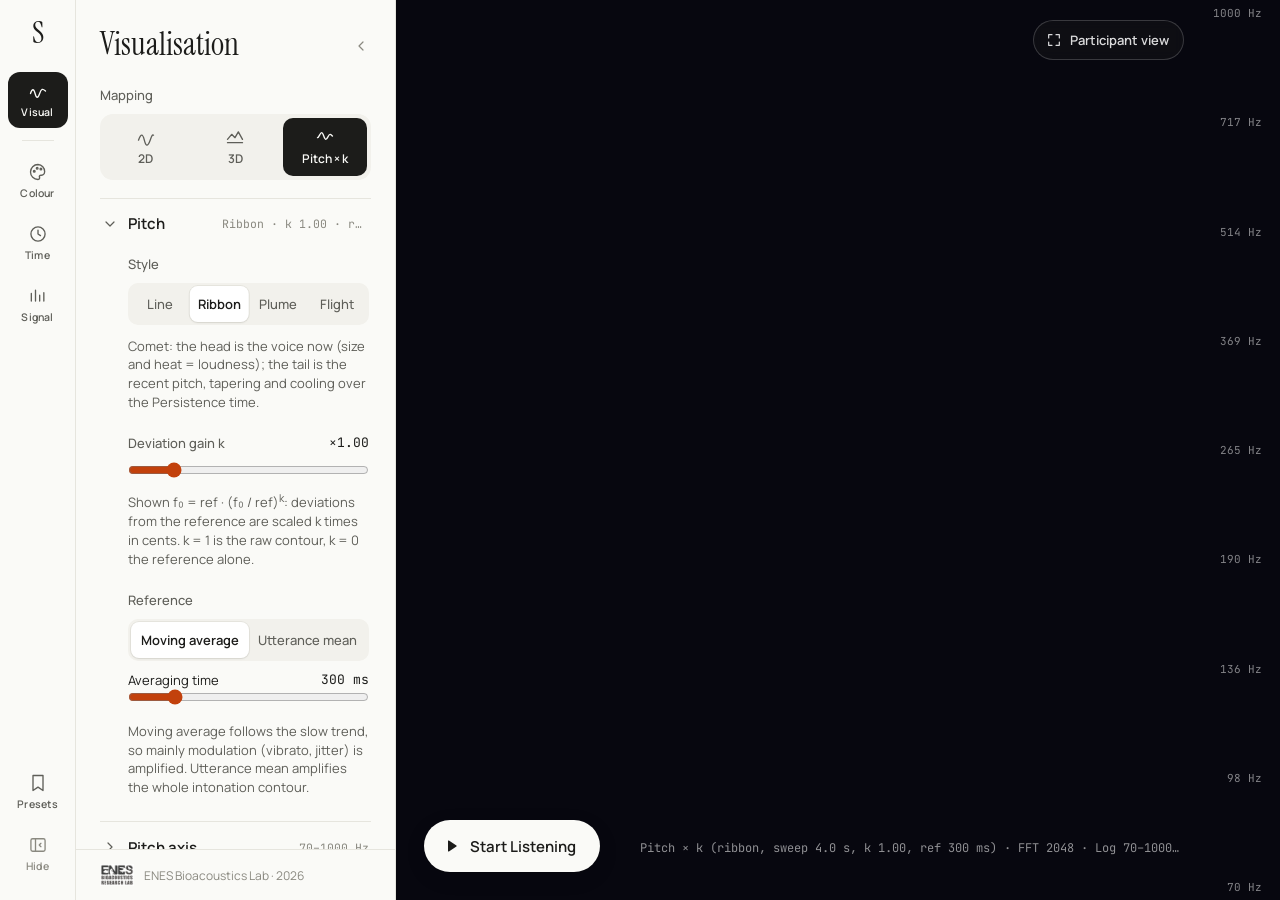
==== index.html @ db4f70d1 "defaults: deviation gain k = 1.0 Co-Authored-By: Claude Opus 5.5 <noreply@anthropic.com> Claude-Sess" ====
<!DOCTYPE html>
<html lang="en">
<head>
    <meta charset="UTF-8">
    <meta name="viewport" content="width=device-width, initial-scale=1.0">
    <title>Seeing Sound</title>
    <link rel="preconnect" href="https://fonts.googleapis.com">
    <link rel="stylesheet" href="https://fonts.googleapis.com/css2?family=Instrument+Serif&family=Manrope:wght@400;500;600;700&family=JetBrains+Mono:wght@400;500&display=swap">
    <link rel="stylesheet" href="static/css/styles.css?v=20261008c">
    <script>
        // Phones: size the app to the area actually visible between the browser's
        // bars (100vh / 100dvh are not reliable there, e.g. Chrome on iOS).
        (function () {
            function fit() { document.documentElement.style.setProperty('--app-h', window.innerHeight + 'px'); }
            fit();
            window.addEventListener('resize', fit);
            window.addEventListener('orientationchange', function () { setTimeout(fit, 250); });
            if (window.visualViewport) window.visualViewport.addEventListener('resize', fit);
        })();
    </script>
</head>
<body>
<div class="app">

    <!-- ── Icon rail: one button per settings panel ─────────────────────── -->
    <nav class="rail" aria-label="Settings">
        <div class="rail-mark" aria-hidden="true">S</div>

        <button class="rail-btn is-active" data-panel="vis" aria-label="Visualisation" title="Visualisation">
            <svg viewBox="0 0 24 24"><path d="M3 15c2-6 4-6 5.5 0s3.5 6 5.5 0 3.5-6 7-3"/></svg>
            <span>Visual</span>
        </button>
        <div class="rail-divider" aria-hidden="true"></div>
        <button class="rail-btn" data-panel="colour" aria-label="Colour" title="Colour">
            <svg viewBox="0 0 24 24"><path d="M12 3a9 9 0 1 0 0 18c1.4 0 2-.9 2-1.8 0-1-.9-1.6-.2-2.6.8-1 2.6-.4 4-1.1 1.6-.8 2.2-2.4 2.2-3.9A8.4 8.4 0 0 0 12 3z"/><circle cx="7.5" cy="11" r="1"/><circle cx="11" cy="7.5" r="1"/><circle cx="15.5" cy="8.5" r="1"/></svg>
            <span>Colour</span>
        </button>
        <button class="rail-btn" data-panel="time" aria-label="Time" title="Time">
            <svg viewBox="0 0 24 24"><circle cx="12" cy="12" r="8.5"/><path d="M12 7.5V12l3 2"/></svg>
            <span>Time</span>
        </button>
        <button class="rail-btn" data-panel="signal" aria-label="Signal analysis" title="Signal analysis">
            <svg viewBox="0 0 24 24"><path d="M4 18V9M9 18V5M14 18v-7M19 18V8"/></svg>
            <span>Signal</span>
        </button>

        <button class="rail-btn rail-bottom" data-panel="presets" aria-label="Presets" title="Presets">
            <svg viewBox="0 0 24 24"><path d="M6 3h12v18l-6-4-6 4z"/></svg>
            <span>Presets</span>
        </button>
        <button class="rail-btn rail-hide" id="sidebarHideBtn" aria-label="Hide sidebar" title="Hide sidebar (⌘B / Ctrl+B)">
            <svg viewBox="0 0 24 24"><rect x="3.5" y="4.5" width="17" height="15" rx="2"/><path d="M9 4.5v15M15.5 10l-2 2 2 2"/></svg>
            <span>Hide</span>
        </button>
    </nav>

    <!-- ── Settings panel: exactly one section visible at a time ────────── -->
    <aside class="panel" id="settingsPanel">
        <button class="panel-collapse" id="panelCollapseBtn" aria-label="Close panel" title="Close panel">
            <svg viewBox="0 0 24 24"><path d="M15 6l-6 6 6 6"/></svg>
        </button>

        <section class="panel-section is-active" data-section="vis">
            <h2>Visualisation</h2>
            <span class="field-label">Mapping</span>
            <div class="mapping-tabs" role="radiogroup" aria-label="Mapping">
                <label class="mapping-tab">
                    <input type="radio" name="mapping-radio" value="spec2d">
                    <svg viewBox="0 0 24 24"><path d="M3 17c3-8 5-8 7 0s4 8 7 0 3-6 4-6"/></svg>
                    <span>2D</span>
                </label>
                <label class="mapping-tab">
                    <input type="radio" name="mapping-radio" value="spec3d">
                    <svg viewBox="0 0 24 24"><path d="M3 16l5-6 4 4 4-7 5 9"/><path d="M3 20h18"/></svg>
                    <span>3D</span>
                </label>
                <label class="mapping-tab">
                    <input type="radio" name="mapping-radio" value="pitch" checked>
                    <svg viewBox="0 0 24 24"><path d="M3 14c2 0 3-6 5-6s3 8 5 8 3-6 5-6 2 2 3 2"/></svg>
                    <span>Pitch × k</span>
                </label>
            </div>
            <div class="acc-list">
            <section class="acc" data-acc="view" data-for="spec3d">
                <button class="acc-head" aria-expanded="true">
                    <svg class="acc-chev" viewBox="0 0 24 24"><path d="M6 9l6 6 6-6"/></svg>
                    <span class="acc-title">View</span>
                    <span class="acc-summary mono" data-summary="view"></span>
                </button>
                <div class="acc-body">
                    <div class="field">
                        <span class="field-label">Style</span>
                        <div class="segmented-control" style="--sc-count: 2">
                            <input type="radio" name="style3d-radio" id="style3d-surface" value="surface" checked>
                            <label for="style3d-surface">Surface</label>
                            <input type="radio" name="style3d-radio" id="style3d-wireframe" value="wireframe">
                            <label for="style3d-wireframe">Wireframe</label>
                            <span class="selection-indicator"></span>
                        </div>
                    </div>
                    <div class="field">
                        <span class="field-label">Camera</span>
                        <div class="segmented-control" style="--sc-count: 4">
                            <input type="radio" name="camera3d-radio" id="cam3d-front" value="front" checked>
                            <label for="cam3d-front">Front</label>
                            <input type="radio" name="camera3d-radio" id="cam3d-side" value="side">
                            <label for="cam3d-side">Side</label>
                            <input type="radio" name="camera3d-radio" id="cam3d-oblique" value="oblique">
                            <label for="cam3d-oblique">Oblique</label>
                            <input type="radio" name="camera3d-radio" id="cam3d-top" value="top">
                            <label for="cam3d-top">Top</label>
                            <span class="selection-indicator"></span>
                        </div>
                        <p class="panel-hint">Front: looking down over the newest sound, history recedes (as in Chrome Music Lab). Drag on the canvas to orbit, scroll to zoom; pick a preset again to reset.</p>
                    </div>
                    <div class="field" id="heightScale3dRow">
                        <div class="field-row"><label for="heightScale3d" class="field-label">Height</label><span class="mono" id="heightScale3dValue">0.60</span></div>
                        <input type="range" id="heightScale3d" min="0.1" max="1.5" step="0.05" value="0.6" class="slider">
                    </div>
                    <label class="toggle" id="lighting3dRow">
                        <span>Surface lighting</span>
                        <input type="checkbox" id="lighting3dCheck">
                    </label>
                </div>
            </section>
            <section class="acc" data-acc="freq" data-for="spec2d spec3d">
                <button class="acc-head" aria-expanded="true">
                    <svg class="acc-chev" viewBox="0 0 24 24"><path d="M6 9l6 6 6-6"/></svg>
                    <span class="acc-title">Frequency</span>
                    <span class="acc-summary mono" data-summary="freq"></span>
                </button>
                <div class="acc-body">
                    <div class="field" data-applies="spec2d spec3d">
                        <span class="field-label">Axis</span>
                        <div class="segmented-control" style="--sc-count: 2">
                            <input type="radio" name="scale-radio" id="scale-linear" value="linear" checked>
                            <label for="scale-linear">Linear</label>
                            <input type="radio" name="scale-radio" id="scale-log" value="log">
                            <label for="scale-log">Log</label>
                            <span class="selection-indicator"></span>
                        </div>
                    </div>
                    <div class="field" data-applies="spec2d spec3d">
                        <div class="field-row">
                            <span class="field-label">Range</span>
                            <span class="mono"><span id="minFreqLabel">0 Hz</span> – <span id="maxFreqLabel">4000 Hz</span></span>
                        </div>
                        <div class="dual-slider">
                            <div class="slider-track"></div>
                            <div class="slider-range"></div>
                            <input type="range" id="minFreq" min="0" max="1000" value="0" class="range-slider-input" aria-label="Minimum frequency">
                            <input type="range" id="maxFreq" min="0" max="1000" value="1000" class="range-slider-input" aria-label="Maximum frequency">
                        </div>
                        <div class="field-row">
                            <label for="maxFreqInput" class="field-label">Slider ceiling</label>
                            <span class="number-input"><input type="number" id="maxFreqInput" min="0" max="22050" value="4000"><span>Hz</span></span>
                        </div>
                    </div>
                    <div class="field" data-applies="spec2d spec3d">
                        <span class="field-label">Quick ranges</span>
                        <div class="chip-row">
                            <button class="preset-btn chip" data-preset="default">Speech 0–4 kHz</button>
                            <button class="preset-btn chip" data-preset="music">Music 20–20 kHz</button>
                        </div>
                    </div>
                </div>
            </section>
            <section class="acc" data-acc="contour" data-for="pitch">
                <button class="acc-head" aria-expanded="true">
                    <svg class="acc-chev" viewBox="0 0 24 24"><path d="M6 9l6 6 6-6"/></svg>
                    <span class="acc-title">Pitch</span>
                    <span class="acc-summary mono" data-summary="contour"></span>
                </button>
                <div class="acc-body">
                        <div class="field">
                            <span class="field-label">Style</span>
                            <div class="segmented-control" style="--sc-count: 4">
                                <input type="radio" name="pitchstyle-radio" id="pitchstyle-line" value="line">
                                <label for="pitchstyle-line">Line</label>
                                <input type="radio" name="pitchstyle-radio" id="pitchstyle-ribbon" value="ribbon" checked>
                                <label for="pitchstyle-ribbon">Ribbon</label>
                                <input type="radio" name="pitchstyle-radio" id="pitchstyle-plume" value="plume">
                                <label for="pitchstyle-plume">Plume</label>
                                <input type="radio" name="pitchstyle-radio" id="pitchstyle-flight" value="flight">
                                <label for="pitchstyle-flight">Flight</label>
                                <span class="selection-indicator"></span>
                            </div>
                            <p class="panel-hint" id="pitchStyleHint"></p>
                        </div>
                        <div class="field">
                            <div class="field-row"><label for="pitchK" class="field-label">Deviation gain k</label><span class="mono" id="pitchKValue">×1.00</span></div>
                            <input type="range" id="pitchK" min="0" max="6" step="0.05" value="1" class="slider">
                            <p class="panel-hint">Shown f₀ = ref · (f₀ / ref)<sup>k</sup>: deviations from the reference are scaled k times in cents. k = 1 is the raw contour, k = 0 the reference alone.</p>
                        </div>
                        <div class="field">
                            <span class="field-label">Reference</span>
                            <div class="segmented-control" style="--sc-count: 2">
                                <input type="radio" name="pitchref-radio" id="pitchref-moving" value="moving" checked>
                                <label for="pitchref-moving">Moving average</label>
                                <input type="radio" name="pitchref-radio" id="pitchref-utterance" value="utterance">
                                <label for="pitchref-utterance">Utterance mean</label>
                                <span class="selection-indicator"></span>
                            </div>
                            <div id="pitchRefMsRow">
                                <div class="field-row"><label for="pitchRefMs" class="field-sublabel">Averaging time</label><span class="mono" id="pitchRefMsValue">300 ms</span></div>
                                <input type="range" id="pitchRefMs" min="50" max="1500" step="10" value="300" class="slider">
                            </div>
                            <p class="panel-hint">Moving average follows the slow trend, so mainly modulation (vibrato, jitter) is amplified. Utterance mean amplifies the whole intonation contour.</p>
                        </div>
                </div>
            </section>
            <section class="acc" data-acc="paxis" data-for="pitch">
                <button class="acc-head" aria-expanded="true">
                    <svg class="acc-chev" viewBox="0 0 24 24"><path d="M6 9l6 6 6-6"/></svg>
                    <span class="acc-title">Pitch axis</span>
                    <span class="acc-summary mono" data-summary="paxis"></span>
                </button>
                <div class="acc-body">
                        <div class="field">
                                                <div class="field-row"><label for="pitchMin" class="field-sublabel">Lowest</label><span class="mono" id="pitchMinValue">70 Hz</span></div>
                            <input type="range" id="pitchMin" min="40" max="300" step="5" value="70" class="slider">
                            <div class="field-row"><label for="pitchMax" class="field-sublabel">Highest</label><span class="mono" id="pitchMaxValue">1000 Hz</span></div>
                            <input type="range" id="pitchMax" min="150" max="1500" step="10" value="1000" class="slider">
                            <p class="panel-hint">Also the f₀ search range. FFT 2048 or larger (Signal panel) is needed below ~95 Hz.</p>
                        </div>
                </div>
            </section>
            <section class="acc" data-acc="layers" data-for="pitch">
                <button class="acc-head" aria-expanded="true">
                    <svg class="acc-chev" viewBox="0 0 24 24"><path d="M6 9l6 6 6-6"/></svg>
                    <span class="acc-title">Layers</span>
                    <span class="acc-summary mono" data-summary="layers"></span>
                </button>
                <div class="acc-body">
                        <label class="toggle" id="pitchShowRawRow"><span>Raw f₀ (dotted)</span><input type="checkbox" id="pitchShowRaw" checked></label>
                        <label class="toggle" id="pitchUnderlayRow"><span>Spectrogram underneath</span><input type="checkbox" id="pitchUnderlay" checked></label>
                        <label class="toggle" id="pitchColorRow"><span>Line colour</span><input type="color" id="pitchColor" value="#FF6A3D" class="color-input"></label>
                        <p class="panel-hint" id="pitchLayersHint" hidden>Free flight has no time axis, so there is no spectrogram or raw f₀ under it.</p>
                </div>
            </section>
            </div>
        </section>

        <section class="panel-section" data-section="colour">
            <h2>Colour</h2>
            <p class="panel-hint">Shared by all mappings · showing for <b class="scope-name">2D spectrogram</b>. Applies to the canvas only — the interface stays light.</p>
            <fieldset class="field">
                <legend>Colormap</legend>
                <label class="choice colormap-option">
                    <input type="radio" name="colormap-radio" value="reversed_greyscale">
                    <span>Ink</span><i class="swatch swatch-ink"></i>
                </label>
                <label class="choice colormap-option">
                    <input type="radio" name="colormap-radio" value="viridis" checked>
                    <span>Viridis</span><i class="swatch swatch-viridis"></i>
                </label>
                <label class="choice colormap-option">
                    <input type="radio" name="colormap-radio" value="experimental">
                    <span>Crossmodal</span><i class="swatch swatch-crossmodal"></i>
                </label>
                <label class="choice colormap-option">
                    <input type="radio" name="colormap-radio" value="greyscale">
                    <span>Greyscale</span><i class="swatch swatch-grey"></i>
                </label>
            </fieldset>
            <div class="field">
                <span class="field-label">Canvas ground</span>
                <div class="segmented-control" style="--sc-count: 3">
                    <input type="radio" name="background-radio" id="bg-white" value="white">
                    <label for="bg-white">Paper</label>
                    <input type="radio" name="background-radio" id="bg-dark" value="dark" checked>
                    <label for="bg-dark">Night</label>
                    <input type="radio" name="background-radio" id="bg-transparent" value="transparent">
                    <label for="bg-transparent">Clear</label>
                    <span class="selection-indicator"></span>
                </div>
                <label class="toggle" id="softEdgeOption" data-applies="spec2d" style="display:none">
                    <span>Soft edges</span>
                    <input type="checkbox" id="softEdgeCheck" checked>
                </label>
            </div>
            <div class="field" data-applies="spec2d">
                <div class="field-row"><label for="boostIntensity" class="field-label">Onset flash</label><span class="mono" id="boostIntensityValue">2.5</span></div>
                <input type="range" id="boostIntensity" min="0" max="5" step="0.1" value="2.5" class="slider">
            </div>
        </section>

        <section class="panel-section" data-section="time">
            <h2>Time</h2>
            <p class="panel-hint">Shared by all mappings · showing for <b class="scope-name">2D spectrogram</b>.</p>
            <div class="field" data-applies="pitch">
                <span class="field-label">Mode</span>
                <div class="segmented-control" style="--sc-count: 2">
                    <input type="radio" name="timemode-radio" id="timemode-scroll" value="scroll">
                    <label for="timemode-scroll">Scroll</label>
                    <input type="radio" name="timemode-radio" id="timemode-sweep" value="sweep" checked>
                    <label for="timemode-sweep">Sweep</label>
                    <span class="selection-indicator"></span>
                </div>
                <p class="panel-hint" id="timeModeHint">Scroll moves the history across the screen. Sweep keeps the screen still, like a heart monitor: new pitch and spectrum are written left to right and wrap round over the last pass.</p>
                <div id="sweepTimeRow" hidden>
                    <div class="field-row"><label for="pitchSweepS" class="field-sublabel">Sweep time</label><span class="mono" id="pitchSweepSValue">4.0 s</span></div>
                    <input type="range" id="pitchSweepS" min="2" max="10" step="0.5" value="4" class="slider">
                </div>
            </div>
            <div class="field" id="speedField">
                <span class="field-label">Speed</span>
                <div class="segmented-control" style="--sc-count: 3">
                    <input type="radio" name="speed-radio" id="speed-slow" value="slow">
                    <label for="speed-slow">Slow</label>
                    <input type="radio" name="speed-radio" id="speed-medium" value="medium" checked>
                    <label for="speed-medium">Medium</label>
                    <input type="radio" name="speed-radio" id="speed-fast" value="fast">
                    <label for="speed-fast">Fast</label>
                    <span class="selection-indicator"></span>
                </div>
                <p class="panel-hint">How much space one second takes: across the screen in 2D and Pitch × k, in depth in 3D.</p>
            </div>
            <div class="field" id="directionField" data-applies="spec2d pitch">
                <span class="field-label">Direction</span>
                <div class="segmented-control" style="--sc-count: 2">
                    <input type="radio" name="direction-radio" id="direction-left" value="left" checked>
                    <label for="direction-left">← Leftward</label>
                    <input type="radio" name="direction-radio" id="direction-right" value="right">
                    <label for="direction-right">Rightward →</label>
                    <span class="selection-indicator"></span>
                </div>
            </div>
            <div class="field" id="fade3dRow" data-applies="spec3d">
                <span class="field-label">Fade</span>
                <div class="segmented-control" style="--sc-count: 2">
                    <input type="radio" name="fade3d-radio" id="fade3d-distance" value="distance" checked>
                    <label for="fade3d-distance">By distance</label>
                    <input type="radio" name="fade3d-radio" id="fade3d-persistence" value="persistence">
                    <label for="fade3d-persistence">Persistence</label>
                    <span class="selection-indicator"></span>
                </div>
                <p class="panel-hint">By distance: only the far end of the terrain darkens. Persistence: the same level-based ageing as 2D, set below. In 3D only the colour fades — the shape keeps its height.</p>
            </div>
            <div class="field" data-applies="spec2d spec3d-persistence pitch">
                <div class="field-row"><label for="trailLength" class="field-label">Persistence</label><span class="mono" id="trailLengthValue">2.0 s</span></div>
                <input type="range" id="trailLength" min="0" max="1" step="0.01" value="0.5" class="slider">
                <p class="panel-hint">Time for the loudest recent sound to fade out. Every component loses level at the same rate, so quiet parts vanish first.</p>
            </div>
        </section>

        <section class="panel-section" data-section="signal">
            <h2>Signal</h2>
            <p class="panel-hint">Shared by all mappings · showing for <b class="scope-name">2D spectrogram</b>.</p>
            <span class="sub-head">Analysis window</span>
            <div class="field">
                <span class="field-label">FFT size</span>
                <div class="segmented-control" style="--sc-count: 3">
                    <input type="radio" name="fft-radio" id="fft-low" value="1024">
                    <label for="fft-low">1024</label>
                    <input type="radio" name="fft-radio" id="fft-medium" value="2048" checked>
                    <label for="fft-medium">2048</label>
                    <input type="radio" name="fft-radio" id="fft-high" value="4096">
                    <label for="fft-high">4096</label>
                    <span class="selection-indicator"></span>
                </div>
                <p class="panel-hint">Larger = finer frequency detail, slower response. Also the pitch tracker’s window: 2048 reaches f₀ ≈ 50 Hz, 1024 only ≈ 95 Hz.</p>
            </div>
            <span class="sub-head">Spectrum</span>
            <p class="panel-hint" data-applies="pitch">With Pitch × k these only affect the spectrogram underneath the contour.</p>
            <div class="field">
                <span class="field-label">Level range (dB)</span>
                <div class="field-row"><label for="maxDb" class="field-sublabel">Ceiling — louder is clipped</label><span class="mono" id="maxDbValue">−30 dB</span></div>
                <input type="range" id="maxDb" min="-70" max="0" step="1" value="-30" class="slider">
                <div class="field-row"><label for="minDb" class="field-sublabel">Floor — quieter is blank</label><span class="mono" id="minDbValue">−100 dB</span></div>
                <input type="range" id="minDb" min="-130" max="-40" step="1" value="-100" class="slider">
                <div class="field-row"><span class="field-sublabel">Clipped now</span><span class="mono" id="clipReadout">—</span></div>
                <p class="panel-hint">If clipping stays above ~1% while speaking, raise the ceiling: clipped harmonics render as flat solid blocks.</p>
            </div>
            <div class="field">
                <div class="field-row"><label for="noiseThreshold" class="field-label">Noise threshold</label><span class="mono" id="noiseThresholdValue">0%</span></div>
                <input type="range" id="noiseThreshold" min="0" max="100" value="0" class="slider">
            </div>
            <div class="field">
                <div class="field-row"><label for="smoothingMs" class="field-label">Smoothing</label><span class="mono" id="smoothingMsValue">10 ms</span></div>
                <input type="range" id="smoothingMs" min="0" max="150" step="1" value="10" class="slider">
                <p class="panel-hint">Spectral time constant, independent of the screen refresh rate.</p>
            </div>
            <div class="sub-group" data-applies="pitch">
                <span class="sub-head">Pitch tracking</span>
                <div class="field">
                    <div class="field-row"><label for="pitchVoicingDb" class="field-sublabel">Voicing level</label><span class="mono" id="pitchVoicingDbValue">−55 dBFS</span></div>
                    <input type="range" id="pitchVoicingDb" min="-80" max="-25" step="1" value="-55" class="slider">
                    <p class="panel-hint">Quieter frames count as unvoiced (no contour).</p>
                </div>
                <div class="field">
                    <div class="field-row"><label for="pitchThreshold" class="field-sublabel">Periodicity threshold</label><span class="mono" id="pitchThresholdValue">0.15</span></div>
                    <input type="range" id="pitchThreshold" min="0.05" max="0.40" step="0.01" value="0.15" class="slider">
                    <p class="panel-hint">YIN threshold: lower = stricter — fewer, but more reliable f₀ values.</p>
                </div>
            </div>
        </section>

        <section class="panel-section" data-section="presets">
            <h2>Presets</h2>
            <div class="field">
                <label for="participant-id-input" class="field-label">Participant ID</label>
                <input type="text" id="participant-id-input" class="text-input" placeholder="e.g. P01" maxlength="20" autocomplete="off">
            </div>
            <div class="field">
                <label for="preset-name-input" class="field-label">Save current settings</label>
                <div class="inline-form">
                    <input type="text" id="preset-name-input" class="text-input" placeholder="Preset name" maxlength="30" autocomplete="off">
                    <button id="save-preset-btn" class="btn btn-primary">Save</button>
                </div>
            </div>
            <div id="custom-presets-list" class="custom-presets-list"></div>
            <button id="export-presets-btn" class="btn btn-ghost">Export JSON</button>
        </section>

        <footer class="panel-footer">
            <img src="static/ENESlogo2024.png" alt="ENES" class="affiliation-logo">
            <span>ENES Bioacoustics Lab · 2026</span>
        </footer>
    </aside>

    <!-- ── Stage: the visualisation (also the participant view) ─────────── -->
    <main class="stage">
        <div class="spectrogram-container">
            <canvas id="spectrogramCanvas"></canvas>
            <canvas id="overlayCanvas" aria-hidden="true"></canvas>

            <button class="sidebar-show-btn" id="sidebarShowBtn" aria-label="Show sidebar" title="Show sidebar (⌘B / Ctrl+B)">
                <svg viewBox="0 0 24 24"><rect x="3.5" y="4.5" width="17" height="15" rx="2"/><path d="M9 4.5v15M13.5 10l2 2-2 2"/></svg>
                <span>Settings</span>
            </button>

            <div class="frequency-scale" aria-hidden="true">
                <div class="scale-label"></div><div class="scale-label"></div><div class="scale-label"></div>
                <div class="scale-label"></div><div class="scale-label"></div><div class="scale-label"></div>
                <div class="scale-label"></div><div class="scale-label"></div><div class="scale-label"></div>
            </div>

            <div id="fullscreen-preset-switcher" class="fullscreen-preset-switcher"></div>

            <button class="fullscreen-btn" id="fullscreenBtn" title="Participant view (Esc to leave)">
                <svg class="icon-expand" viewBox="0 0 24 24"><path d="M4 9V4h5M20 9V4h-5M4 15v5h5M20 15v5h-5"/></svg>
                <svg class="icon-collapse" viewBox="0 0 24 24"><path d="M9 4v5H4M15 4v5h5M9 20v-5H4M15 20v-5h5"/></svg>
                <span class="fullscreen-label">Participant view</span>
            </button>

            <div class="stage-controls">
                <button id="startButton" class="start-btn">
                    <span class="btn-icon">
                        <svg class="icon-play" viewBox="0 0 24 24"><path d="M8 5.5v13a.8.8 0 0 0 1.2.7l10-6.5a.8.8 0 0 0 0-1.4l-10-6.5A.8.8 0 0 0 8 5.5z"/></svg>
                        <svg class="icon-stop" viewBox="0 0 24 24"><rect x="6" y="6" width="12" height="12" rx="2"/></svg>
                    </span>
                    <span class="btn-text">Start Listening</span>
                </button>
            </div>

            <div class="status-strip mono" id="statusStrip" aria-live="off"></div>
        </div>
    </main>
</div>

    <script src="static/js/config.js?v=20261008c"></script>
    <script src="static/js/gl/glsl.js?v=20261008c"></script>
    <script src="static/js/gl/mat4.js?v=20261008c"></script>
    <script src="static/js/core.js?v=20261008c"></script>
    <script src="static/js/render/spectrogram2d.js?v=20261008c"></script>
    <script src="static/js/render/spectrogram3d.js?v=20261008c"></script>
    <script src="static/js/audio/pitch.js?v=20261008c"></script>
    <script src="static/js/render/pitchContour.js?v=20261008c"></script>
    <script src="static/js/ui/notify.js?v=20261008c"></script>
    <script src="static/js/ui/controls.js?v=20261008c"></script>
    <script src="static/js/ui/layout.js?v=20261008c"></script>
    <script src="static/js/ui/presets.js?v=20261008c"></script>
    <script src="static/js/main.js?v=20261008c"></script>
</body>
</html>
---- static/css/styles.css ----
/* ==========================================================================
   Seeing Sound — light researcher UI
   The interface chrome is always light. Everything drawn on the canvas
   (colormap, ground, trail, flash) is a visualisation setting, i.e. an
   experimental variable, and is controlled from the "Colour" panel.
   ========================================================================== */

:root {
    --paper: #FAFAF7;
    --paper-2: #F2F1EC;
    --ink: #1C1C1A;
    --ink-2: #5E5E58;
    --ink-3: #8A8980;
    --line: #E6E5DE;
    --line-2: #D6D5CD;
    --accent: #C2410C;
    --accent-soft: #FFF4EC;
    --night: #07070F;              /* matches the shader's dark ground */

    --font-display: 'Instrument Serif', Georgia, serif;
    --font-ui: 'Manrope', system-ui, -apple-system, 'Segoe UI', sans-serif;
    --font-mono: 'JetBrains Mono', ui-monospace, 'SF Mono', Menlo, monospace;

    --rail-w: 76px;
    --panel-w: 320px;
    --radius: 10px;
    --ease: cubic-bezier(.2, .7, .2, 1);
}

* { box-sizing: border-box; }
[hidden] { display: none !important; }

html, body {
    margin: 0;
    height: 100%;
    height: var(--app-h, 100%);
    background: var(--paper);
    color: var(--ink);
    font-family: var(--font-ui);
    font-size: 15px;
    -webkit-font-smoothing: antialiased;
    overflow: hidden;
}

button, input, select { font: inherit; color: inherit; }
button { cursor: pointer; }
:focus-visible { outline: 2px solid var(--accent); outline-offset: 2px; }

.mono { font-family: var(--font-mono); font-size: 13px; }

/* ── Layout ────────────────────────────────────────────────────────────── */

.app {
    display: flex;
    height: 100vh;
    /* phones: 100vh includes the area under the browser's address/tool bars,
       which hid the Start button; dvh is the height actually visible */
    height: 100dvh;
    height: var(--app-h, 100dvh);   /* set from window.innerHeight in index.html */
    width: 100vw;
}

/* ── Rail ──────────────────────────────────────────────────────────────── */

.rail {
    flex: 0 0 var(--rail-w);
    border-right: 1px solid var(--line);
    display: flex;
    flex-direction: column;
    align-items: center;
    gap: 6px;
    padding: 18px 0;
    background: var(--paper);
    z-index: 2;
}

.rail-mark {
    font-family: var(--font-display);
    font-size: 30px;
    line-height: 1;
    margin-bottom: 18px;
    user-select: none;
}

.rail-btn {
    width: 60px;
    height: 56px;
    border: none;
    border-radius: 12px;
    background: transparent;
    color: var(--ink-2);
    display: flex;
    flex-direction: column;
    align-items: center;
    justify-content: center;
    gap: 4px;
    transition: background .15s, color .15s;
}
.rail-btn svg {
    width: 20px; height: 20px;
    fill: none; stroke: currentColor; stroke-width: 1.6;
    stroke-linecap: round; stroke-linejoin: round;
}
.rail-btn span { font-size: 10.5px; font-weight: 600; letter-spacing: .02em; }
.rail-btn:hover { background: var(--paper-2); color: var(--ink); }
.rail-btn.is-active { background: var(--ink); color: var(--paper); }
.rail-bottom { margin-top: auto; }
.rail-hide { color: var(--ink-3); }
.rail-divider { width: 32px; height: 1px; background: var(--line); margin: 6px 0; }

/* ── Visualisation panel: mapping tabs + accordion of mapping-specific groups ── */
.mapping-tabs {
    display: grid;
    grid-template-columns: repeat(3, minmax(0, 1fr));
    gap: 6px;
    padding: 4px;
    margin-top: -14px;
    background: var(--paper-2);
    border-radius: 13px;
}
.mapping-tab {
    height: 58px;
    border-radius: 10px;
    display: flex;
    flex-direction: column;
    align-items: center;
    justify-content: center;
    gap: 4px;
    font-size: 12px;
    font-weight: 600;
    color: var(--ink-2);
    cursor: pointer;
    transition: background .15s, color .15s;
}
.mapping-tab input { position: absolute; opacity: 0; pointer-events: none; }
.mapping-tab svg { width: 20px; height: 20px; fill: none; stroke: currentColor; stroke-width: 1.6; stroke-linecap: round; stroke-linejoin: round; }
.mapping-tab:hover { color: var(--ink); }
.mapping-tab:has(input:checked) { background: var(--ink); color: var(--paper); }
.mapping-tab:has(input:focus-visible) { outline: 2px solid var(--accent); outline-offset: 2px; }

.acc-list { display: flex; flex-direction: column; margin-top: -6px; }
.acc { border-top: 1px solid var(--line); }
.acc:last-of-type { border-bottom: 1px solid var(--line); }
.acc-head {
    width: 100%;
    min-height: 50px;
    padding: 0 2px;
    border: none;
    background: transparent;
    display: flex;
    align-items: center;
    gap: 10px;
    text-align: left;
}
.acc-chev { width: 16px; height: 16px; flex: 0 0 16px; fill: none; stroke: var(--ink-2); stroke-width: 1.8; stroke-linecap: round; stroke-linejoin: round; transition: transform .18s var(--ease); transform: rotate(-90deg); }
.acc.is-open .acc-chev { transform: none; }
.acc-title { font-size: 15px; font-weight: 600; flex: 1; }
.acc-summary { font-size: 11.5px; color: var(--ink-3); white-space: nowrap; overflow: hidden; text-overflow: ellipsis; max-width: 55%; }
.acc-body { display: none; flex-direction: column; gap: 22px; padding: 6px 2px 24px 28px; }
.acc.is-open .acc-body { display: flex; }

.sub-head {
    font-size: 11.5px;
    font-weight: 700;
    letter-spacing: .07em;
    text-transform: uppercase;
    color: var(--ink-3);
    margin-bottom: -10px;
}
.sub-group { display: flex; flex-direction: column; gap: 24px; padding-top: 18px; border-top: 1px solid var(--line); }

/* Whole sidebar (rail + panel) hidden */
.rail { transition: margin-left .25s var(--ease); }
.app.sidebar-hidden .rail { margin-left: calc(-1 * var(--rail-w)); }
.app.sidebar-hidden .panel {
    margin-left: calc(-1 * var(--panel-w));
    opacity: 0;
    pointer-events: none;
}

.sidebar-show-btn {
    position: absolute;
    top: 20px;
    left: 20px;
    z-index: 6;
    height: 40px;
    padding: 0 14px 0 12px;
    border-radius: 20px;
    border: 1px solid var(--line);
    background: rgba(250,250,247,.9);
    -webkit-backdrop-filter: blur(6px);
    backdrop-filter: blur(6px);
    color: var(--ink);
    font-size: 13px;
    font-weight: 600;
    display: none;
    align-items: center;
    gap: 8px;
}
.sidebar-show-btn svg, .panel-collapse svg {
    width: 16px; height: 16px;
    fill: none; stroke: currentColor; stroke-width: 1.8;
    stroke-linecap: round; stroke-linejoin: round;
}
.app.sidebar-hidden .sidebar-show-btn { display: flex; }
.spectrogram-container.expanded .sidebar-show-btn { display: none; }

/* ── Panel ─────────────────────────────────────────────────────────────── */

.panel {
    flex: 0 0 var(--panel-w);
    width: var(--panel-w);
    border-right: 1px solid var(--line);
    background: var(--paper);
    display: flex;
    flex-direction: column;
    overflow: hidden;
    position: relative;
    transition: margin-left .25s var(--ease), opacity .2s;
}
.panel-collapse {
    position: absolute;
    top: 28px;
    right: 16px;
    z-index: 1;
    width: 36px;
    height: 36px;
    border: none;
    border-radius: 8px;
    background: transparent;
    color: var(--ink-3);
    display: flex;
    align-items: center;
    justify-content: center;
}
.panel-collapse:hover { background: var(--paper-2); color: var(--ink); }
.panel-section h2 { padding-right: 40px; }
.app.panel-closed .panel {
    margin-left: calc(-1 * var(--panel-w));
    opacity: 0;
    pointer-events: none;
}

.panel-section {
    display: none;
    flex: 1 1 auto;
    overflow-y: auto;
    padding: 28px 24px 24px;
    flex-direction: column;
    gap: 24px;
}
.panel-section.is-active { display: flex; }

.panel-section h2 {
    font-family: var(--font-display);
    font-weight: 400;
    font-size: 32px;
    line-height: 1.05;
    margin: 0;
}
.panel-hint {
    margin: -14px 0 0;
    font-size: 13px;
    color: var(--ink-2);
    line-height: 1.45;
}
.field .panel-hint { margin: 2px 0 0; }

.panel-footer {
    flex: 0 0 auto;
    display: flex;
    align-items: center;
    gap: 10px;
    padding: 14px 24px;
    border-top: 1px solid var(--line);
    font-size: 12px;
    color: var(--ink-3);
}
.affiliation-logo { height: 22px; width: auto; opacity: .75; }

/* ── Form pieces ───────────────────────────────────────────────────────── */

.field {
    border: none;
    margin: 0;
    padding: 0;
    display: flex;
    flex-direction: column;
    gap: 10px;
    min-width: 0;
}
.field legend, .field-label {
    font-size: 13px;
    font-weight: 500;
    color: var(--ink-2);
    padding: 0;
}
.field legend { margin-bottom: 10px; }
.field-sublabel { font-size: 13px; color: var(--ink); }
#clipReadout.is-warn { color: var(--accent); font-weight: 500; }
.field-row {
    display: flex;
    justify-content: space-between;
    align-items: center;
    gap: 12px;
}

/* Radio "choice" rows (mapping, colormap) */
.choice {
    display: flex;
    align-items: center;
    gap: 12px;
    min-height: 46px;
    padding: 0 14px;
    border: 1px solid var(--line);
    border-radius: var(--radius);
    background: var(--paper);
    cursor: pointer;
    transition: border-color .15s, background .15s;
}
.field .choice + .choice { margin-top: 8px; }
.choice input { accent-color: var(--accent); width: 16px; height: 16px; margin: 0; }
.choice > span { flex: 1; }
.choice:hover { border-color: var(--line-2); }
.choice:has(input:checked) { border: 1.5px solid var(--accent); background: var(--accent-soft); }
.choice.is-disabled { cursor: not-allowed; color: var(--ink-3); background: var(--paper-2); }

/* Parameters that belong to one mapping */
.mapping-params {
    display: flex;
    flex-direction: column;
    gap: 20px;
    padding-top: 20px;
    border-top: 1px solid var(--line);
}
.mapping-params[hidden] { display: none; }
.mapping-params-title {
    font-family: var(--font-display);
    font-size: 22px;
    line-height: 1;
}

/* A shared control the current mapping does not use: still shown, but inert */
[data-applies].is-na { opacity: .45; }
[data-applies].is-na input { pointer-events: none; }
.na-note {
    font-size: 12px;
    color: var(--ink-3);
    font-style: italic;
}
.choice em {
    font-style: normal;
    font-size: 11px;
    font-weight: 600;
    text-transform: uppercase;
    letter-spacing: .06em;
    color: var(--ink-3);
}

.swatch {
    width: 72px; height: 12px;
    border-radius: 6px;
    border: 1px solid rgba(0,0,0,.08);
}
.swatch-ink        { background: linear-gradient(90deg, #FFFFFF, #1C1C1A); }
.swatch-viridis    { background: linear-gradient(90deg, #440154, #3B528B, #21918C, #5EC962, #FDE725); }
.swatch-crossmodal { background: linear-gradient(90deg, #640000, #FF0000, #FF6400, #FFC800, #FFFF33); }
.swatch-grey       { background: linear-gradient(90deg, #07070F, #FFFFFF); }

/* Segmented control — JS moves .selection-indicator via translateX(index*100%) */
.segmented-control {
    --sc-count: 3;
    position: relative;
    display: grid;
    grid-template-columns: repeat(var(--sc-count), minmax(0, 1fr));
    padding: 3px;
    background: var(--paper-2);
    border-radius: var(--radius);
}
.segmented-control input {
    position: absolute;
    opacity: 0;
    pointer-events: none;
}
.segmented-control label {
    position: relative;
    z-index: 1;
    height: 36px;
    display: flex;
    align-items: center;
    justify-content: center;
    font-size: 13px;
    font-weight: 500;
    color: var(--ink-2);
    border-radius: 8px;
    cursor: pointer;
    white-space: nowrap;
    transition: color .15s;
}
.segmented-control input:checked + label { color: var(--ink); font-weight: 600; }
.segmented-control input:focus-visible + label { outline: 2px solid var(--accent); outline-offset: -2px; }
.selection-indicator {
    position: absolute;
    top: 3px; bottom: 3px; left: 3px;
    width: calc((100% - 6px) / var(--sc-count));
    background: #fff;
    border-radius: 8px;
    box-shadow: 0 1px 2px rgba(28,28,26,.08), 0 0 0 1px var(--line);
    transition: transform .22s var(--ease);
}

/* Single sliders */
.slider {
    width: 100%;
    margin: 0;
    accent-color: var(--accent);
}

/* Dual range slider (frequency) */
.dual-slider { position: relative; height: 22px; }
.slider-track, .slider-range {
    position: absolute;
    top: 9px;
    height: 4px;
    border-radius: 2px;
}
.slider-track { left: 0; right: 0; background: var(--line); }
.slider-range { background: var(--accent); }
.range-slider-input {
    position: absolute;
    inset: 0;
    width: 100%;
    margin: 0;
    -webkit-appearance: none;
    appearance: none;
    background: transparent;
    pointer-events: none;
}
.range-slider-input::-webkit-slider-thumb {
    -webkit-appearance: none;
    width: 20px; height: 20px;
    border-radius: 50%;
    background: #fff;
    border: 1.5px solid var(--ink);
    pointer-events: auto;
    cursor: grab;
}
.range-slider-input::-moz-range-thumb {
    width: 18px; height: 18px;
    border-radius: 50%;
    background: #fff;
    border: 1.5px solid var(--ink);
    pointer-events: auto;
    cursor: grab;
}
.range-slider-input:focus-visible { outline: none; }
.range-slider-input:focus-visible::-webkit-slider-thumb { box-shadow: 0 0 0 3px var(--accent-soft), 0 0 0 4.5px var(--accent); }

.number-input {
    display: inline-flex;
    align-items: center;
    gap: 6px;
    font-family: var(--font-mono);
    font-size: 13px;
    color: var(--ink-2);
}
.number-input input {
    width: 84px;
    height: 34px;
    padding: 0 8px;
    border: 1px solid var(--line);
    border-radius: 8px;
    background: #fff;
    font-family: var(--font-mono);
    font-size: 13px;
    text-align: right;
}

.chip-row { display: flex; flex-wrap: wrap; gap: 8px; }
.chip {
    height: 34px;
    padding: 0 14px;
    border-radius: 17px;
    border: 1px solid var(--line);
    background: #fff;
    font-size: 13px;
    font-weight: 500;
    transition: border-color .15s, transform .1s;
}
.chip:hover { border-color: var(--ink-2); }
.chip.active { transform: scale(.96); border-color: var(--accent); }

.toggle {
    display: flex;
    justify-content: space-between;
    align-items: center;
    font-size: 14px;
}
.toggle input { width: 18px; height: 18px; accent-color: var(--accent); }

.text-input {
    width: 100%;
    height: 40px;
    padding: 0 12px;
    border: 1px solid var(--line);
    border-radius: 8px;
    background: #fff;
}
.text-input:focus { border-color: var(--ink-2); outline: none; }
.inline-form { display: flex; gap: 8px; }

.btn {
    height: 40px;
    padding: 0 16px;
    border-radius: 8px;
    font-size: 14px;
    font-weight: 600;
    white-space: nowrap;
}
.btn-primary { border: none; background: var(--ink); color: var(--paper); }
.btn-primary:hover { background: #000; }
.btn-ghost { border: 1px solid var(--line); background: transparent; color: var(--ink); align-self: flex-start; }
.btn-ghost:hover { border-color: var(--ink-2); }

/* Saved presets list (rendered by presets.js) */
.custom-presets-list { display: flex; flex-direction: column; gap: 6px; }
.custom-presets-list:empty { display: none; }
.custom-preset-item {
    display: flex;
    align-items: center;
    gap: 8px;
    padding: 6px 6px 6px 12px;
    border: 1px solid var(--line);
    border-radius: 8px;
}
.preset-item-name { flex: 1; min-width: 0; overflow: hidden; text-overflow: ellipsis; white-space: nowrap; font-weight: 500; }
.preset-item-pid { color: var(--ink-3); font-weight: 400; }
.preset-item-load, .preset-item-delete {
    height: 32px;
    border-radius: 6px;
    border: none;
    background: var(--paper-2);
    font-size: 13px;
}
.preset-item-load { padding: 0 12px; font-weight: 600; }
.preset-item-delete { width: 32px; color: var(--ink-3); }
.preset-item-load:hover, .preset-item-delete:hover { background: var(--line); color: var(--ink); }

/* ── Stage ─────────────────────────────────────────────────────────────── */

.stage {
    flex: 1 1 auto;
    min-width: 0;
    position: relative;
}

.spectrogram-container {
    position: absolute;
    inset: 0;
    overflow: hidden;
    background: var(--night);
}
.spectrogram-container[data-ground="white"] { background: #fff; }
.spectrogram-container[data-ground="transparent"] { background: var(--paper); }

#overlayCanvas {
    position: absolute;
    left: 0; top: 0;
    pointer-events: none;
}
.color-input {
    width: 44px !important; height: 30px !important;
    padding: 2px; border: 1px solid var(--line); border-radius: 6px; background: #fff;
}

#spectrogramCanvas {
    display: block;
    width: 100%;
    height: 100%;
    pointer-events: none;
}
.spectrogram-container.view-3d #spectrogramCanvas {
    pointer-events: auto;
    cursor: grab;
    touch-action: none;
}

/* Frequency labels sit in the empty area right of the newest-data cursor */
.frequency-scale {
    position: absolute;
    top: 0; bottom: 0; right: 18px;
    display: flex;
    flex-direction: column;
    justify-content: space-between;
    align-items: flex-end;
    padding: 6px 0;
    pointer-events: none;
    font-family: var(--font-mono);
    font-size: 11px;
    color: rgba(255,255,255,.5);
}
.spectrogram-container[data-ground="white"] .frequency-scale,
.spectrogram-container[data-ground="transparent"] .frequency-scale { color: var(--ink-3); }
.spectrogram-container.view-3d .frequency-scale { display: none; }

/* Start / stop */
.stage-controls {
    position: absolute;
    left: 28px;
    bottom: 28px;
    display: flex;
    gap: 12px;
    z-index: 5;
}
.start-btn {
    height: 52px;
    padding: 0 24px 0 18px;
    border-radius: 26px;
    border: none;
    background: var(--paper);
    color: var(--ink);
    font-weight: 600;
    display: flex;
    align-items: center;
    gap: 10px;
    box-shadow: 0 1px 2px rgba(0,0,0,.12), 0 6px 20px rgba(0,0,0,.12);
    transition: transform .1s;
}
.start-btn:active { transform: scale(.97); }
.spectrogram-container[data-ground="white"] .start-btn,
.spectrogram-container[data-ground="transparent"] .start-btn { background: var(--ink); color: var(--paper); }
.btn-icon { display: inline-flex; }
.btn-icon svg { width: 18px; height: 18px; fill: currentColor; }
.start-btn .icon-stop { display: none; }
.start-btn.active .icon-play { display: none; }
.start-btn.active .icon-stop { display: block; }

/* Status strip: always-visible summary of the current settings */
.status-strip {
    position: absolute;
    right: 96px;                    /* clear of the Hz label column */
    bottom: 44px;
    max-width: calc(100% - 340px);
    font-size: 12px;
    color: rgba(255,255,255,.55);
    white-space: nowrap;
    overflow: hidden;
    text-overflow: ellipsis;
    pointer-events: none;
}
.spectrogram-container[data-ground="white"] .status-strip,
.spectrogram-container[data-ground="transparent"] .status-strip { color: var(--ink-3); }

/* Participant-view toggle */
.fullscreen-btn {
    position: absolute;
    top: 20px;
    right: 96px;                    /* clear of the Hz label column */
    z-index: 6;
    height: 40px;
    padding: 0 14px 0 12px;
    border-radius: 20px;
    border: 1px solid rgba(255,255,255,.18);
    background: rgba(20,20,24,.55);
    -webkit-backdrop-filter: blur(6px);
    backdrop-filter: blur(6px);
    color: rgba(255,255,255,.85);
    display: flex;
    align-items: center;
    gap: 8px;
    font-size: 13px;
    font-weight: 600;
    transition: opacity .2s, background .15s;
}
.fullscreen-btn svg {
    width: 16px; height: 16px;
    fill: none; stroke: currentColor; stroke-width: 1.8;
    stroke-linecap: round; stroke-linejoin: round;
}
.fullscreen-btn .icon-collapse { display: none; }
.spectrogram-container[data-ground="white"] .fullscreen-btn,
.spectrogram-container[data-ground="transparent"] .fullscreen-btn {
    background: rgba(255,255,255,.8);
    border-color: var(--line);
    color: var(--ink);
}

/* Participant view = the stage takes over the whole window */
.spectrogram-container.expanded {
    position: fixed;
    inset: 0;
    z-index: 1000;
}
.spectrogram-container.expanded .status-strip,
.spectrogram-container.expanded .frequency-scale { display: none; }
.spectrogram-container.expanded .fullscreen-label { display: none; }
.spectrogram-container.expanded .fullscreen-btn { right: 20px; padding: 0; width: 40px; justify-content: center; }
.spectrogram-container.expanded .start-btn { height: 64px; padding: 0 30px 0 24px; border-radius: 32px; font-size: 17px; }
.spectrogram-container.expanded .stage-controls { left: 40px; bottom: 40px; }

/* Preset pills, only in participant view */
.fullscreen-preset-switcher {
    position: absolute;
    top: 50%;
    left: 20px;
    transform: translateY(-50%);
    display: flex;
    flex-direction: column;
    gap: 8px;
    z-index: 6;
    opacity: 0;
    pointer-events: none;
    transition: opacity .2s;
}
.spectrogram-container.expanded .fullscreen-preset-switcher { opacity: 1; pointer-events: auto; }
.fullscreen-preset-pill {
    height: 34px;
    padding: 0 14px;
    border-radius: 17px;
    border: 1px solid var(--line);
    background: rgba(250,250,247,.85);
    color: var(--ink);
    font-size: 13px;
    font-weight: 500;
    white-space: nowrap;
}
.fullscreen-preset-pill.active { background: var(--ink); color: var(--paper); border-color: var(--ink); }

/* ── Notifications (notify.js) ─────────────────────────────────────────── */

.notification {
    position: fixed;
    top: 20px;
    right: 20px;
    z-index: 9999;
    max-width: 400px;
    display: flex;
    align-items: center;
    justify-content: space-between;
    gap: 12px;
    padding: 12px 14px;
    border-radius: var(--radius);
    background: var(--ink);
    color: var(--paper);
    box-shadow: 0 8px 30px rgba(0,0,0,.18);
    transform: translateX(120%);
    opacity: 0;
    transition: transform .3s var(--ease), opacity .3s;
}
.notification.notification-visible { transform: none; opacity: 1; }
.notification.notification-hiding { transform: translateX(120%); opacity: 0; }
.notification.error { background: #7F1D1D; }
.notification-content { display: flex; align-items: center; gap: 10px; }
.notification-close {
    border: none;
    background: none;
    color: rgba(255,255,255,.7);
    padding: 4px 8px;
}
.notification-close:hover { color: #fff; }

/* ── Small screens: panel overlays the stage ───────────────────────────── */

@media (max-width: 760px) {
    :root { --rail-w: 64px; --panel-w: min(320px, calc(100vw - 64px)); }
    .rail-btn { width: 52px; }
    .panel {
        position: absolute;
        left: var(--rail-w);
        top: 0; bottom: 0;
        z-index: 10;
        box-shadow: 8px 0 30px rgba(0,0,0,.12);
    }
    .status-strip { display: none; }
}
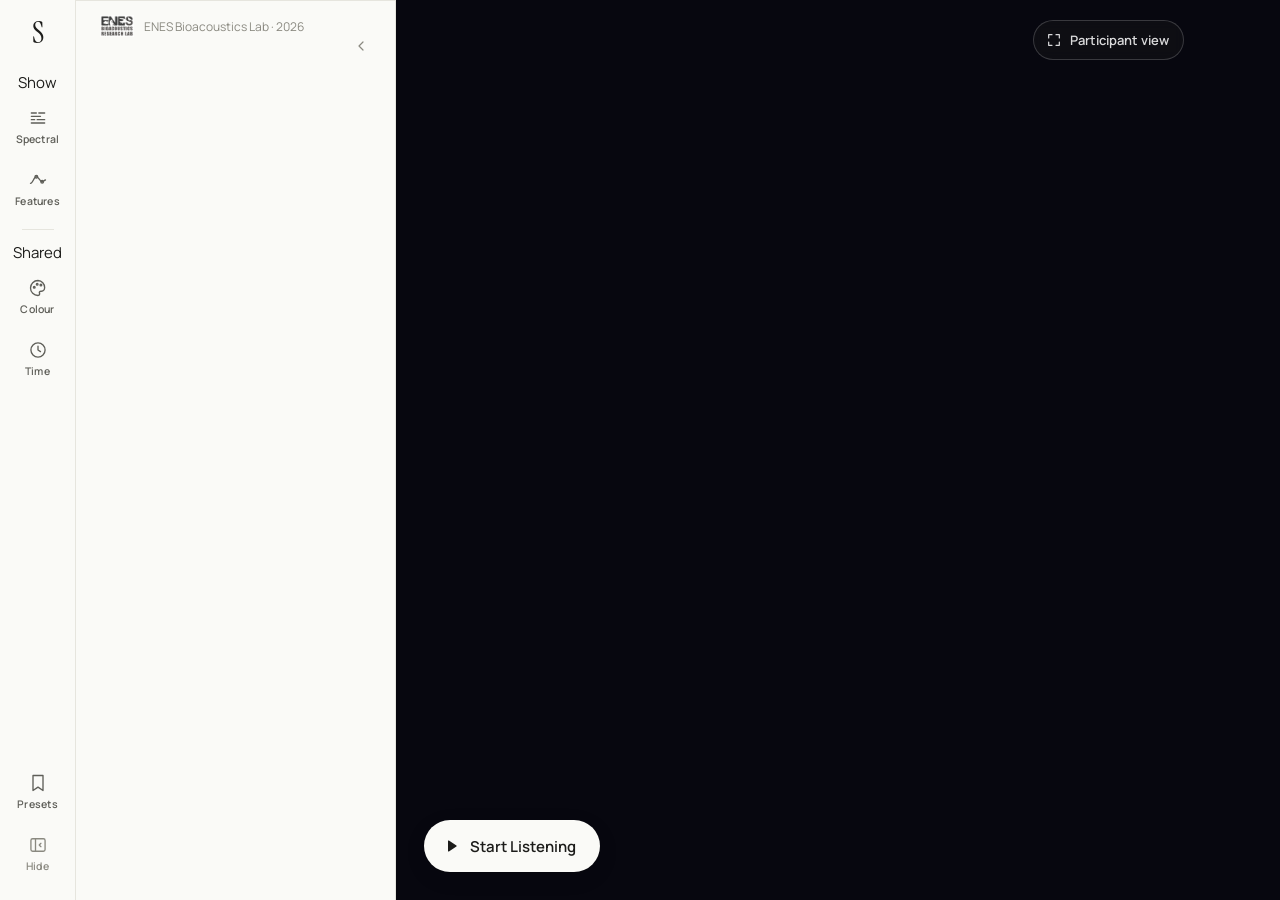
==== commit b23a2fb4: "Own STFT: window length in ms, independent of FFT size Replace AnalyserNode.getByteFrequencyData wit" ====
--- a/index.html
+++ b/index.html
@@ -6,7 +6,7 @@
     <title>Seeing Sound</title>
     <link rel="preconnect" href="https://fonts.googleapis.com">
     <link rel="stylesheet" href="https://fonts.googleapis.com/css2?family=Instrument+Serif&family=Manrope:wght@400;500;600;700&family=JetBrains+Mono:wght@400;500&display=swap">
-    <link rel="stylesheet" href="static/css/styles.css?v=20261008c">
+    <link rel="stylesheet" href="static/css/styles.css?v=20261110a">
     <script>
         // Phones: size the app to the area actually visible between the browser's
         // bars (100vh / 100dvh are not reliable there, e.g. Chrome on iOS).
@@ -22,15 +22,21 @@
 <body>
 <div class="app">
 
-    <!-- ── Icon rail: one button per settings panel ─────────────────────── -->
+    <!-- ── Icon rail: what to show (Spectral / Features), then shared panels ── -->
     <nav class="rail" aria-label="Settings">
         <div class="rail-mark" aria-hidden="true">S</div>
 
-        <button class="rail-btn is-active" data-panel="vis" aria-label="Visualisation" title="Visualisation">
-            <svg viewBox="0 0 24 24"><path d="M3 15c2-6 4-6 5.5 0s3.5 6 5.5 0 3.5-6 7-3"/></svg>
-            <span>Visual</span>
+        <span class="rail-group" aria-hidden="true">Show</span>
+        <button class="rail-btn rail-mapping" data-panel="spectral" aria-label="Spectral" title="Spectral: the time–frequency image">
+            <svg viewBox="0 0 24 24"><path d="M4 6h6M13 6h7M4 10h11M4 14h4M11 14h9M4 18h16"/></svg>
+            <span>Spectral</span>
+        </button>
+        <button class="rail-btn rail-mapping" data-panel="features" aria-label="Features" title="Features: measured properties drawn as marks">
+            <svg viewBox="0 0 24 24"><path d="M3 16c3 0 4-8 7-8s4 6 7 6 2-2 4-2"/><circle cx="10" cy="8" r="1.6"/><circle cx="17" cy="14" r="1.6"/></svg>
+            <span>Features</span>
         </button>
         <div class="rail-divider" aria-hidden="true"></div>
+        <span class="rail-group" aria-hidden="true">Shared</span>
         <button class="rail-btn" data-panel="colour" aria-label="Colour" title="Colour">
             <svg viewBox="0 0 24 24"><path d="M12 3a9 9 0 1 0 0 18c1.4 0 2-.9 2-1.8 0-1-.9-1.6-.2-2.6.8-1 2.6-.4 4-1.1 1.6-.8 2.2-2.4 2.2-3.9A8.4 8.4 0 0 0 12 3z"/><circle cx="7.5" cy="11" r="1"/><circle cx="11" cy="7.5" r="1"/><circle cx="15.5" cy="8.5" r="1"/></svg>
             <span>Colour</span>
@@ -38,10 +44,6 @@
         <button class="rail-btn" data-panel="time" aria-label="Time" title="Time">
             <svg viewBox="0 0 24 24"><circle cx="12" cy="12" r="8.5"/><path d="M12 7.5V12l3 2"/></svg>
             <span>Time</span>
-        </button>
-        <button class="rail-btn" data-panel="signal" aria-label="Signal analysis" title="Signal analysis">
-            <svg viewBox="0 0 24 24"><path d="M4 18V9M9 18V5M14 18v-7M19 18V8"/></svg>
-            <span>Signal</span>
         </button>
 
         <button class="rail-btn rail-bottom" data-panel="presets" aria-label="Presets" title="Presets">
@@ -60,185 +62,316 @@
             <svg viewBox="0 0 24 24"><path d="M15 6l-6 6 6 6"/></svg>
         </button>
 
-        <section class="panel-section is-active" data-section="vis">
-            <h2>Visualisation</h2>
-            <span class="field-label">Mapping</span>
-            <div class="mapping-tabs" role="radiogroup" aria-label="Mapping">
-                <label class="mapping-tab">
-                    <input type="radio" name="mapping-radio" value="spec2d">
-                    <svg viewBox="0 0 24 24"><path d="M3 17c3-8 5-8 7 0s4 8 7 0 3-6 4-6"/></svg>
-                    <span>2D</span>
+        <!-- ═════ Spectral: A analysis → B axis → C level ═════ -->
+        <section class="panel-section" data-section="spectral">
+            <h2>Spectral</h2>
+            <p class="panel-hint">The whole time–frequency image. Set it up top to bottom: how energy is computed (A), where it sits (B), how bright it is (C).</p>
+            <div class="field">
+                <span class="field-label">View</span>
+                <div class="segmented-control" style="--sc-count: 2">
+                    <input type="radio" name="dim-radio" id="dim-2d" value="spec2d" checked>
+                    <label for="dim-2d">2D</label>
+                    <input type="radio" name="dim-radio" id="dim-3d" value="spec3d">
+                    <label for="dim-3d">3D</label>
+                    <span class="selection-indicator"></span>
+                </div>
+            </div>
+
+            <nav class="jump-bar" aria-label="Jump to">
+                <button type="button" data-jump="sec3d" data-applies="spec3d"><b>3D</b> View</button>
+                <button type="button" data-jump="secA"><b>A</b> Analysis</button>
+                <button type="button" data-jump="secB"><b>B</b> Axis</button>
+                <button type="button" data-jump="secC"><b>C</b> Level</button>
+            </nav>
+
+            <section class="sec" id="sec3d" data-applies="spec3d">
+                <div class="sec-head"><span class="sec-badge sec-badge-ink" aria-hidden="true">3D</span><span class="sec-title">View</span><span class="sec-summary mono" data-summary="view"></span></div>
+                <div class="field">
+                    <span class="field-label">Style</span>
+                    <div class="segmented-control" style="--sc-count: 2">
+                        <input type="radio" name="style3d-radio" id="style3d-surface" value="surface" checked>
+                        <label for="style3d-surface">Surface</label>
+                        <input type="radio" name="style3d-radio" id="style3d-wireframe" value="wireframe">
+                        <label for="style3d-wireframe">Wireframe</label>
+                        <span class="selection-indicator"></span>
+                    </div>
+                </div>
+                <div class="field">
+                    <span class="field-label">Camera</span>
+                    <div class="segmented-control" style="--sc-count: 4">
+                        <input type="radio" name="camera3d-radio" id="cam3d-front" value="front" checked>
+                        <label for="cam3d-front">Front</label>
+                        <input type="radio" name="camera3d-radio" id="cam3d-side" value="side">
+                        <label for="cam3d-side">Side</label>
+                        <input type="radio" name="camera3d-radio" id="cam3d-oblique" value="oblique">
+                        <label for="cam3d-oblique">Oblique</label>
+                        <input type="radio" name="camera3d-radio" id="cam3d-top" value="top">
+                        <label for="cam3d-top">Top</label>
+                        <span class="selection-indicator"></span>
+                    </div>
+                    <p class="panel-hint">Front: looking down over the newest sound, history recedes (as in Chrome Music Lab). Drag on the canvas to orbit, scroll to zoom; pick a preset again to reset.</p>
+                </div>
+                <div class="field" id="heightScale3dRow">
+                    <div class="field-row"><label for="heightScale3d" class="field-label">Height</label><span class="mono" id="heightScale3dValue">0.60</span></div>
+                    <input type="range" id="heightScale3d" min="0.1" max="1.5" step="0.05" value="0.6" class="slider">
+                </div>
+                <label class="toggle" id="lighting3dRow">
+                    <span>Surface lighting</span>
+                    <input type="checkbox" id="lighting3dCheck">
                 </label>
-                <label class="mapping-tab">
-                    <input type="radio" name="mapping-radio" value="spec3d">
-                    <svg viewBox="0 0 24 24"><path d="M3 16l5-6 4 4 4-7 5 9"/><path d="M3 20h18"/></svg>
-                    <span>3D</span>
-                </label>
-                <label class="mapping-tab">
-                    <input type="radio" name="mapping-radio" value="pitch" checked>
-                    <svg viewBox="0 0 24 24"><path d="M3 14c2 0 3-6 5-6s3 8 5 8 3-6 5-6 2 2 3 2"/></svg>
-                    <span>Pitch × k</span>
-                </label>
-            </div>
-            <div class="acc-list">
-            <section class="acc" data-acc="view" data-for="spec3d">
-                <button class="acc-head" aria-expanded="true">
-                    <svg class="acc-chev" viewBox="0 0 24 24"><path d="M6 9l6 6 6-6"/></svg>
-                    <span class="acc-title">View</span>
-                    <span class="acc-summary mono" data-summary="view"></span>
-                </button>
-                <div class="acc-body">
+            </section>
+
+            <!-- A · Analysis -->
+            <section class="sec" id="secA">
+                <div class="sec-head"><span class="sec-badge" aria-hidden="true">A</span><span class="sec-title">Analysis</span><span class="sec-summary mono" data-summary="analysis"></span></div>
+                <div class="method-grid" role="radiogroup" aria-label="Analysis method">
+                    <label class="method-tile">
+                        <input type="radio" name="analysis-radio" value="stft" checked>
+                        <svg viewBox="0 0 24 24"><path d="M3 7h18M3 12h18M3 17h18"/></svg>
+                        <span class="method-name">STFT</span><span class="method-tag mono">Hz</span>
+                    </label>
+                    <label class="method-tile is-planned" title="Planned">
+                        <input type="radio" name="analysis-radio" value="reassigned" disabled>
+                        <svg viewBox="0 0 24 24"><path d="M3 8c4-2 8 2 12 0s4-1 6-1M3 13c4-2 8 2 12 0s4-1 6-1M3 18c4-2 8 2 12 0s4-1 6-1"/></svg>
+                        <span class="method-name">Reassigned</span><span class="method-tag mono">planned</span>
+                    </label>
+                    <label class="method-tile is-planned" title="Planned">
+                        <input type="radio" name="analysis-radio" value="cqt" disabled>
+                        <svg viewBox="0 0 24 24"><path d="M3 20h18M3 14h18M3 10h18M3 7.5h18M3 5.8h18"/></svg>
+                        <span class="method-name">CQT / Wavelet</span><span class="method-tag mono">planned</span>
+                    </label>
+                    <label class="method-tile is-planned" title="Planned">
+                        <input type="radio" name="analysis-radio" value="cochlea" disabled>
+                        <svg viewBox="0 0 24 24"><path d="M12 12a2 2 0 1 1 2 2 4 4 0 1 1-4-4 6 6 0 1 1 6 6"/></svg>
+                        <span class="method-name">Cochleagram</span><span class="method-tag mono">planned</span>
+                    </label>
+                    <label class="method-tile is-planned" title="Planned · researcher">
+                        <input type="radio" name="analysis-radio" value="correlo" disabled>
+                        <svg viewBox="0 0 24 24"><path d="M5 20V4M11 20V9M17 20V13"/></svg>
+                        <span class="method-name">Correlogram</span><span class="method-tag mono">planned</span>
+                    </label>
+                    <label class="method-tile is-planned" title="Planned · researcher">
+                        <input type="radio" name="analysis-radio" value="cepstro" disabled>
+                        <svg viewBox="0 0 24 24"><path d="M3 17c3 0 4-10 6-10s3 10 6 10 4-4 6-4"/></svg>
+                        <span class="method-name">Cepstrogram</span><span class="method-tag mono">planned</span>
+                    </label>
+                </div>
+                <p class="panel-hint" id="analysisHint"></p>
+
+                <div class="method-params" data-method="stft">
+                    <span class="sub-head">STFT settings</span>
                     <div class="field">
-                        <span class="field-label">Style</span>
-                        <div class="segmented-control" style="--sc-count: 2">
-                            <input type="radio" name="style3d-radio" id="style3d-surface" value="surface" checked>
-                            <label for="style3d-surface">Surface</label>
-                            <input type="radio" name="style3d-radio" id="style3d-wireframe" value="wireframe">
-                            <label for="style3d-wireframe">Wireframe</label>
+                        <div class="field-row"><label for="windowMs" class="field-label">Window length</label><span class="mono" id="windowMsValue">46 ms</span></div>
+                        <input type="range" id="windowMs" min="0" max="1000" step="1" value="806" class="slider" aria-describedby="windowMsHint">
+                        <div class="field-row"><span class="field-sublabel">← Pulses · formants</span><span class="field-sublabel">Harmonics →</span></div>
+                        <div class="chip-row">
+                            <button type="button" class="chip window-chip" data-window-ms="5">Wideband 5 ms</button>
+                            <button type="button" class="chip window-chip" data-window-ms="15">Balanced 15 ms</button>
+                            <button type="button" class="chip window-chip" data-window-ms="40">Narrowband 40 ms</button>
+                        </div>
+                        <p class="panel-hint" id="windowMsHint">Short windows follow each glottal pulse and show formants as broad bands; long windows resolve the individual harmonics but blur fast changes. The bandwidth shown is how close two frequencies can be and still separate. The pitch tracker has its own fixed window.</p>
+                    </div>
+                    <div class="field">
+                        <span class="field-label">Window shape</span>
+                        <div class="segmented-control" style="--sc-count: 3">
+                            <input type="radio" name="window-radio" id="win-blackman" value="blackman" checked>
+                            <label for="win-blackman">Blackman</label>
+                            <input type="radio" name="window-radio" id="win-hann" value="hann">
+                            <label for="win-hann">Hann</label>
+                            <input type="radio" name="window-radio" id="win-gauss" value="gauss">
+                            <label for="win-gauss">Gauss</label>
                             <span class="selection-indicator"></span>
                         </div>
                     </div>
-                    <div class="field">
-                        <span class="field-label">Camera</span>
-                        <div class="segmented-control" style="--sc-count: 4">
-                            <input type="radio" name="camera3d-radio" id="cam3d-front" value="front" checked>
-                            <label for="cam3d-front">Front</label>
-                            <input type="radio" name="camera3d-radio" id="cam3d-side" value="side">
-                            <label for="cam3d-side">Side</label>
-                            <input type="radio" name="camera3d-radio" id="cam3d-oblique" value="oblique">
-                            <label for="cam3d-oblique">Oblique</label>
-                            <input type="radio" name="camera3d-radio" id="cam3d-top" value="top">
-                            <label for="cam3d-top">Top</label>
+                    <div class="field is-planned" title="Planned">
+                        <span class="field-label">Cepstral lifter <em>planned</em></span>
+                        <div class="segmented-control" style="--sc-count: 3">
+                            <input type="radio" name="lifter-radio" id="lifter-off" value="off" checked>
+                            <label for="lifter-off">Off</label>
+                            <input type="radio" name="lifter-radio" id="lifter-env" value="envelope" disabled>
+                            <label for="lifter-env">Envelope</label>
+                            <input type="radio" name="lifter-radio" id="lifter-harm" value="harmonics" disabled>
+                            <label for="lifter-harm">Harmonics</label>
                             <span class="selection-indicator"></span>
                         </div>
-                        <p class="panel-hint">Front: looking down over the newest sound, history recedes (as in Chrome Music Lab). Drag on the canvas to orbit, scroll to zoom; pick a preset again to reset.</p>
-                    </div>
-                    <div class="field" id="heightScale3dRow">
-                        <div class="field-row"><label for="heightScale3d" class="field-label">Height</label><span class="mono" id="heightScale3dValue">0.60</span></div>
-                        <input type="range" id="heightScale3d" min="0.1" max="1.5" step="0.05" value="0.6" class="slider">
-                    </div>
-                    <label class="toggle" id="lighting3dRow">
-                        <span>Surface lighting</span>
-                        <input type="checkbox" id="lighting3dCheck">
-                    </label>
-                </div>
-            </section>
-            <section class="acc" data-acc="freq" data-for="spec2d spec3d">
-                <button class="acc-head" aria-expanded="true">
-                    <svg class="acc-chev" viewBox="0 0 24 24"><path d="M6 9l6 6 6-6"/></svg>
-                    <span class="acc-title">Frequency</span>
-                    <span class="acc-summary mono" data-summary="freq"></span>
+                    </div>
+                </div>
+            </section>
+
+            <!-- B · Frequency axis -->
+            <section class="sec" id="secB">
+                <div class="sec-head"><span class="sec-badge" aria-hidden="true">B</span><span class="sec-title">Frequency axis</span><span class="sec-summary mono" data-summary="freq"></span></div>
+                <div class="field">
+                    <span class="field-label">Scale</span>
+                    <div class="segmented-control" style="--sc-count: 5">
+                        <input type="radio" name="scale-radio" id="scale-linear" value="linear" checked>
+                        <label for="scale-linear">Linear</label>
+                        <input type="radio" name="scale-radio" id="scale-log" value="log">
+                        <label for="scale-log">Log</label>
+                        <input type="radio" name="scale-radio" id="scale-mel" value="mel">
+                        <label for="scale-mel">Mel</label>
+                        <input type="radio" name="scale-radio" id="scale-bark" value="bark">
+                        <label for="scale-bark">Bark</label>
+                        <input type="radio" name="scale-radio" id="scale-erb" value="erb">
+                        <label for="scale-erb">ERB</label>
+                        <span class="selection-indicator"></span>
+                    </div>
+                    <p class="panel-hint" id="scaleHint"></p>
+                </div>
+                <div class="field">
+                    <div class="field-row">
+                        <span class="field-label">Range</span>
+                        <span class="mono"><span id="minFreqLabel">0 Hz</span> – <span id="maxFreqLabel">4000 Hz</span></span>
+                    </div>
+                    <div class="dual-slider">
+                        <div class="slider-track"></div>
+                        <div class="slider-range"></div>
+                        <input type="range" id="minFreq" min="0" max="1000" value="0" class="range-slider-input" aria-label="Minimum frequency">
+                        <input type="range" id="maxFreq" min="0" max="1000" value="1000" class="range-slider-input" aria-label="Maximum frequency">
+                    </div>
+                    <div class="field-row">
+                        <label for="maxFreqInput" class="field-label">Slider ceiling</label>
+                        <span class="number-input"><input type="number" id="maxFreqInput" min="0" max="22050" value="4000"><span>Hz</span></span>
+                    </div>
+                </div>
+                <div class="field">
+                    <span class="field-label">Quick ranges</span>
+                    <div class="chip-row">
+                        <button class="preset-btn chip" data-preset="default">Speech 0–4 kHz</button>
+                        <button class="preset-btn chip" data-preset="music">Music 20–20 kHz</button>
+                    </div>
+                </div>
+            </section>
+
+            <!-- C · Level -->
+            <section class="sec" id="secC">
+                <div class="sec-head"><span class="sec-badge" aria-hidden="true">C</span><span class="sec-title">Level</span><span class="sec-summary mono" data-summary="level"></span></div>
+                <div class="field">
+                    <span class="field-label">Compression</span>
+                    <div class="segmented-control" style="--sc-count: 3">
+                        <input type="radio" name="levelmode-radio" id="level-db" value="db" checked>
+                        <label for="level-db">dB</label>
+                        <input type="radio" name="levelmode-radio" id="level-power" value="power" disabled>
+                        <label for="level-power" title="Planned">Power ^⅓</label>
+                        <input type="radio" name="levelmode-radio" id="level-linear" value="linear" disabled>
+                        <label for="level-linear" title="Planned">Linear</label>
+                        <span class="selection-indicator"></span>
+                    </div>
+                    <p class="panel-hint">Power ^⅓ (loudness-like) and linear are planned; they need the float spectrum the cochleagram step introduces.</p>
+                </div>
+                <div class="field">
+                    <span class="field-label">Level range (dB)</span>
+                    <div class="field-row"><label for="maxDb" class="field-sublabel">Ceiling — louder is clipped</label><span class="mono" id="maxDbValue">−30 dB</span></div>
+                    <input type="range" id="maxDb" min="-70" max="0" step="1" value="-30" class="slider">
+                    <div class="field-row"><label for="minDb" class="field-sublabel">Floor — quieter is blank</label><span class="mono" id="minDbValue">−100 dB</span></div>
+                    <input type="range" id="minDb" min="-130" max="-40" step="1" value="-100" class="slider">
+                    <div class="field-row"><span class="field-sublabel">Clipped now</span><span class="mono" id="clipReadout">—</span></div>
+                    <p class="panel-hint">If clipping stays above ~1% while speaking, raise the ceiling: clipped harmonics render as flat solid blocks.</p>
+                </div>
+                <div class="field">
+                    <div class="field-row"><label for="noiseThreshold" class="field-label">Noise threshold</label><span class="mono" id="noiseThresholdValue">0%</span></div>
+                    <input type="range" id="noiseThreshold" min="0" max="100" value="0" class="slider">
+                </div>
+                <div class="field">
+                    <div class="field-row"><label for="smoothingMs" class="field-label">Smoothing</label><span class="mono" id="smoothingMsValue">10 ms</span></div>
+                    <input type="range" id="smoothingMs" min="0" max="150" step="1" value="10" class="slider">
+                    <p class="panel-hint">Spectral time constant, independent of the screen refresh rate.</p>
+                </div>
+                <button type="button" class="link-row" data-goto-panel="colour">
+                    <span class="link-row-text">Colormap · <b id="colormapLinkName">Viridis</b></span>
+                    <i class="swatch" id="colormapLinkSwatch" aria-hidden="true"></i>
+                    <span class="link-row-go">Colour ›</span>
                 </button>
-                <div class="acc-body">
-                    <div class="field" data-applies="spec2d spec3d">
-                        <span class="field-label">Axis</span>
-                        <div class="segmented-control" style="--sc-count: 2">
-                            <input type="radio" name="scale-radio" id="scale-linear" value="linear" checked>
-                            <label for="scale-linear">Linear</label>
-                            <input type="radio" name="scale-radio" id="scale-log" value="log">
-                            <label for="scale-log">Log</label>
-                            <span class="selection-indicator"></span>
-                        </div>
-                    </div>
-                    <div class="field" data-applies="spec2d spec3d">
-                        <div class="field-row">
-                            <span class="field-label">Range</span>
-                            <span class="mono"><span id="minFreqLabel">0 Hz</span> – <span id="maxFreqLabel">4000 Hz</span></span>
-                        </div>
-                        <div class="dual-slider">
-                            <div class="slider-track"></div>
-                            <div class="slider-range"></div>
-                            <input type="range" id="minFreq" min="0" max="1000" value="0" class="range-slider-input" aria-label="Minimum frequency">
-                            <input type="range" id="maxFreq" min="0" max="1000" value="1000" class="range-slider-input" aria-label="Maximum frequency">
-                        </div>
-                        <div class="field-row">
-                            <label for="maxFreqInput" class="field-label">Slider ceiling</label>
-                            <span class="number-input"><input type="number" id="maxFreqInput" min="0" max="22050" value="4000"><span>Hz</span></span>
-                        </div>
-                    </div>
-                    <div class="field" data-applies="spec2d spec3d">
-                        <span class="field-label">Quick ranges</span>
-                        <div class="chip-row">
-                            <button class="preset-btn chip" data-preset="default">Speech 0–4 kHz</button>
-                            <button class="preset-btn chip" data-preset="music">Music 20–20 kHz</button>
-                        </div>
-                    </div>
-                </div>
-            </section>
-            <section class="acc" data-acc="contour" data-for="pitch">
-                <button class="acc-head" aria-expanded="true">
-                    <svg class="acc-chev" viewBox="0 0 24 24"><path d="M6 9l6 6 6-6"/></svg>
-                    <span class="acc-title">Pitch</span>
-                    <span class="acc-summary mono" data-summary="contour"></span>
+            </section>
+        </section>
+
+        <!-- ═════ Features: measured properties drawn as marks ═════ -->
+        <section class="panel-section" data-section="features">
+            <h2>Features</h2>
+            <p class="panel-hint">Measured properties of the voice, drawn as marks. Currently: the pitch contour, its deviation scaled by k.</p>
+
+            <nav class="jump-bar" aria-label="Jump to">
+                <button type="button" data-jump="fContour">Contour</button>
+                <button type="button" data-jump="fAxis">Axis</button>
+                <button type="button" data-jump="fLayers">Layers</button>
+                <button type="button" data-jump="fTrack">Tracking</button>
+            </nav>
+
+            <section class="sec" id="fContour">
+                <div class="sec-head"><span class="sec-title">Pitch contour</span><span class="sec-summary mono" data-summary="contour"></span></div>
+                <div class="field">
+                    <span class="field-label">Style</span>
+                    <div class="segmented-control" style="--sc-count: 4">
+                        <input type="radio" name="pitchstyle-radio" id="pitchstyle-line" value="line">
+                        <label for="pitchstyle-line">Line</label>
+                        <input type="radio" name="pitchstyle-radio" id="pitchstyle-ribbon" value="ribbon" checked>
+                        <label for="pitchstyle-ribbon">Ribbon</label>
+                        <input type="radio" name="pitchstyle-radio" id="pitchstyle-plume" value="plume">
+                        <label for="pitchstyle-plume">Plume</label>
+                        <input type="radio" name="pitchstyle-radio" id="pitchstyle-flight" value="flight">
+                        <label for="pitchstyle-flight">Flight</label>
+                        <span class="selection-indicator"></span>
+                    </div>
+                    <p class="panel-hint" id="pitchStyleHint"></p>
+                </div>
+                <div class="field">
+                    <div class="field-row"><label for="pitchK" class="field-label">Deviation gain k</label><span class="mono" id="pitchKValue">×1.00</span></div>
+                    <input type="range" id="pitchK" min="0" max="6" step="0.05" value="1" class="slider">
+                    <p class="panel-hint">Shown f₀ = ref · (f₀ / ref)<sup>k</sup>: deviations from the reference are scaled k times in cents. k = 1 is the raw contour, k = 0 the reference alone.</p>
+                </div>
+                <div class="field">
+                    <span class="field-label">Reference</span>
+                    <div class="segmented-control" style="--sc-count: 2">
+                        <input type="radio" name="pitchref-radio" id="pitchref-moving" value="moving" checked>
+                        <label for="pitchref-moving">Moving average</label>
+                        <input type="radio" name="pitchref-radio" id="pitchref-utterance" value="utterance">
+                        <label for="pitchref-utterance">Utterance mean</label>
+                        <span class="selection-indicator"></span>
+                    </div>
+                    <div id="pitchRefMsRow">
+                        <div class="field-row"><label for="pitchRefMs" class="field-sublabel">Averaging time</label><span class="mono" id="pitchRefMsValue">300 ms</span></div>
+                        <input type="range" id="pitchRefMs" min="50" max="1500" step="10" value="300" class="slider">
+                    </div>
+                    <p class="panel-hint">Moving average follows the slow trend, so mainly modulation (vibrato, jitter) is amplified. Utterance mean amplifies the whole intonation contour.</p>
+                </div>
+            </section>
+
+            <section class="sec" id="fAxis">
+                <div class="sec-head"><span class="sec-title">Pitch axis</span><span class="sec-summary mono" data-summary="paxis"></span></div>
+                <div class="field">
+                    <div class="field-row"><label for="pitchMin" class="field-sublabel">Lowest</label><span class="mono" id="pitchMinValue">70 Hz</span></div>
+                    <input type="range" id="pitchMin" min="40" max="300" step="5" value="70" class="slider">
+                    <div class="field-row"><label for="pitchMax" class="field-sublabel">Highest</label><span class="mono" id="pitchMaxValue">1000 Hz</span></div>
+                    <input type="range" id="pitchMax" min="150" max="1500" step="10" value="1000" class="slider">
+                    <p class="panel-hint">Log scale. Also the f₀ search range. FFT 2048 or larger (Spectral › A) is needed below ~95 Hz.</p>
+                </div>
+            </section>
+
+            <section class="sec" id="fLayers">
+                <div class="sec-head"><span class="sec-title">Layers</span><span class="sec-summary mono" data-summary="layers"></span></div>
+                <label class="toggle" id="pitchShowRawRow"><span>Raw f₀ (dotted)</span><input type="checkbox" id="pitchShowRaw" checked></label>
+                <label class="toggle" id="pitchUnderlayRow"><span>Spectral image underneath</span><input type="checkbox" id="pitchUnderlay" checked></label>
+                <button type="button" class="link-row" data-goto-panel="spectral" data-keep-mapping>
+                    <span class="link-row-text">Underlay uses Spectral A and C: <span class="mono" data-summary="underlay"></span>. Its axis follows the pitch axis.</span>
+                    <span class="link-row-go">Spectral ›</span>
                 </button>
-                <div class="acc-body">
-                        <div class="field">
-                            <span class="field-label">Style</span>
-                            <div class="segmented-control" style="--sc-count: 4">
-                                <input type="radio" name="pitchstyle-radio" id="pitchstyle-line" value="line">
-                                <label for="pitchstyle-line">Line</label>
-                                <input type="radio" name="pitchstyle-radio" id="pitchstyle-ribbon" value="ribbon" checked>
-                                <label for="pitchstyle-ribbon">Ribbon</label>
-                                <input type="radio" name="pitchstyle-radio" id="pitchstyle-plume" value="plume">
-                                <label for="pitchstyle-plume">Plume</label>
-                                <input type="radio" name="pitchstyle-radio" id="pitchstyle-flight" value="flight">
-                                <label for="pitchstyle-flight">Flight</label>
-                                <span class="selection-indicator"></span>
-                            </div>
-                            <p class="panel-hint" id="pitchStyleHint"></p>
-                        </div>
-                        <div class="field">
-                            <div class="field-row"><label for="pitchK" class="field-label">Deviation gain k</label><span class="mono" id="pitchKValue">×1.00</span></div>
-                            <input type="range" id="pitchK" min="0" max="6" step="0.05" value="1" class="slider">
-                            <p class="panel-hint">Shown f₀ = ref · (f₀ / ref)<sup>k</sup>: deviations from the reference are scaled k times in cents. k = 1 is the raw contour, k = 0 the reference alone.</p>
-                        </div>
-                        <div class="field">
-                            <span class="field-label">Reference</span>
-                            <div class="segmented-control" style="--sc-count: 2">
-                                <input type="radio" name="pitchref-radio" id="pitchref-moving" value="moving" checked>
-                                <label for="pitchref-moving">Moving average</label>
-                                <input type="radio" name="pitchref-radio" id="pitchref-utterance" value="utterance">
-                                <label for="pitchref-utterance">Utterance mean</label>
-                                <span class="selection-indicator"></span>
-                            </div>
-                            <div id="pitchRefMsRow">
-                                <div class="field-row"><label for="pitchRefMs" class="field-sublabel">Averaging time</label><span class="mono" id="pitchRefMsValue">300 ms</span></div>
-                                <input type="range" id="pitchRefMs" min="50" max="1500" step="10" value="300" class="slider">
-                            </div>
-                            <p class="panel-hint">Moving average follows the slow trend, so mainly modulation (vibrato, jitter) is amplified. Utterance mean amplifies the whole intonation contour.</p>
-                        </div>
-                </div>
-            </section>
-            <section class="acc" data-acc="paxis" data-for="pitch">
-                <button class="acc-head" aria-expanded="true">
-                    <svg class="acc-chev" viewBox="0 0 24 24"><path d="M6 9l6 6 6-6"/></svg>
-                    <span class="acc-title">Pitch axis</span>
-                    <span class="acc-summary mono" data-summary="paxis"></span>
-                </button>
-                <div class="acc-body">
-                        <div class="field">
-                                                <div class="field-row"><label for="pitchMin" class="field-sublabel">Lowest</label><span class="mono" id="pitchMinValue">70 Hz</span></div>
-                            <input type="range" id="pitchMin" min="40" max="300" step="5" value="70" class="slider">
-                            <div class="field-row"><label for="pitchMax" class="field-sublabel">Highest</label><span class="mono" id="pitchMaxValue">1000 Hz</span></div>
-                            <input type="range" id="pitchMax" min="150" max="1500" step="10" value="1000" class="slider">
-                            <p class="panel-hint">Also the f₀ search range. FFT 2048 or larger (Signal panel) is needed below ~95 Hz.</p>
-                        </div>
-                </div>
-            </section>
-            <section class="acc" data-acc="layers" data-for="pitch">
-                <button class="acc-head" aria-expanded="true">
-                    <svg class="acc-chev" viewBox="0 0 24 24"><path d="M6 9l6 6 6-6"/></svg>
-                    <span class="acc-title">Layers</span>
-                    <span class="acc-summary mono" data-summary="layers"></span>
-                </button>
-                <div class="acc-body">
-                        <label class="toggle" id="pitchShowRawRow"><span>Raw f₀ (dotted)</span><input type="checkbox" id="pitchShowRaw" checked></label>
-                        <label class="toggle" id="pitchUnderlayRow"><span>Spectrogram underneath</span><input type="checkbox" id="pitchUnderlay" checked></label>
-                        <label class="toggle" id="pitchColorRow"><span>Line colour</span><input type="color" id="pitchColor" value="#FF6A3D" class="color-input"></label>
-                        <p class="panel-hint" id="pitchLayersHint" hidden>Free flight has no time axis, so there is no spectrogram or raw f₀ under it.</p>
-                </div>
-            </section>
-            </div>
+                <label class="toggle" id="pitchColorRow"><span>Line colour</span><input type="color" id="pitchColor" value="#FF6A3D" class="color-input"></label>
+                <p class="panel-hint" id="pitchLayersHint" hidden>Free flight has no time axis, so there is no spectral image or raw f₀ under it.</p>
+            </section>
+
+            <section class="sec" id="fTrack">
+                <div class="sec-head"><span class="sec-title">Tracking</span><span class="sec-summary mono" data-summary="tracking"></span></div>
+                <div class="field">
+                    <div class="field-row"><label for="pitchVoicingDb" class="field-sublabel">Voicing level</label><span class="mono" id="pitchVoicingDbValue">−55 dBFS</span></div>
+                    <input type="range" id="pitchVoicingDb" min="-80" max="-25" step="1" value="-55" class="slider">
+                    <p class="panel-hint">Quieter frames count as unvoiced (no contour).</p>
+                </div>
+                <div class="field">
+                    <div class="field-row"><label for="pitchThreshold" class="field-sublabel">Periodicity threshold</label><span class="mono" id="pitchThresholdValue">0.15</span></div>
+                    <input type="range" id="pitchThreshold" min="0.05" max="0.40" step="0.01" value="0.15" class="slider">
+                    <p class="panel-hint">YIN threshold: lower = stricter — fewer, but more reliable f₀ values. The analysis window is the FFT size set under Spectral › A.</p>
+                </div>
+            </section>
         </section>
 
         <section class="panel-section" data-section="colour">
@@ -344,58 +477,6 @@
             </div>
         </section>
 
-        <section class="panel-section" data-section="signal">
-            <h2>Signal</h2>
-            <p class="panel-hint">Shared by all mappings · showing for <b class="scope-name">2D spectrogram</b>.</p>
-            <span class="sub-head">Analysis window</span>
-            <div class="field">
-                <span class="field-label">FFT size</span>
-                <div class="segmented-control" style="--sc-count: 3">
-                    <input type="radio" name="fft-radio" id="fft-low" value="1024">
-                    <label for="fft-low">1024</label>
-                    <input type="radio" name="fft-radio" id="fft-medium" value="2048" checked>
-                    <label for="fft-medium">2048</label>
-                    <input type="radio" name="fft-radio" id="fft-high" value="4096">
-                    <label for="fft-high">4096</label>
-                    <span class="selection-indicator"></span>
-                </div>
-                <p class="panel-hint">Larger = finer frequency detail, slower response. Also the pitch tracker’s window: 2048 reaches f₀ ≈ 50 Hz, 1024 only ≈ 95 Hz.</p>
-            </div>
-            <span class="sub-head">Spectrum</span>
-            <p class="panel-hint" data-applies="pitch">With Pitch × k these only affect the spectrogram underneath the contour.</p>
-            <div class="field">
-                <span class="field-label">Level range (dB)</span>
-                <div class="field-row"><label for="maxDb" class="field-sublabel">Ceiling — louder is clipped</label><span class="mono" id="maxDbValue">−30 dB</span></div>
-                <input type="range" id="maxDb" min="-70" max="0" step="1" value="-30" class="slider">
-                <div class="field-row"><label for="minDb" class="field-sublabel">Floor — quieter is blank</label><span class="mono" id="minDbValue">−100 dB</span></div>
-                <input type="range" id="minDb" min="-130" max="-40" step="1" value="-100" class="slider">
-                <div class="field-row"><span class="field-sublabel">Clipped now</span><span class="mono" id="clipReadout">—</span></div>
-                <p class="panel-hint">If clipping stays above ~1% while speaking, raise the ceiling: clipped harmonics render as flat solid blocks.</p>
-            </div>
-            <div class="field">
-                <div class="field-row"><label for="noiseThreshold" class="field-label">Noise threshold</label><span class="mono" id="noiseThresholdValue">0%</span></div>
-                <input type="range" id="noiseThreshold" min="0" max="100" value="0" class="slider">
-            </div>
-            <div class="field">
-                <div class="field-row"><label for="smoothingMs" class="field-label">Smoothing</label><span class="mono" id="smoothingMsValue">10 ms</span></div>
-                <input type="range" id="smoothingMs" min="0" max="150" step="1" value="10" class="slider">
-                <p class="panel-hint">Spectral time constant, independent of the screen refresh rate.</p>
-            </div>
-            <div class="sub-group" data-applies="pitch">
-                <span class="sub-head">Pitch tracking</span>
-                <div class="field">
-                    <div class="field-row"><label for="pitchVoicingDb" class="field-sublabel">Voicing level</label><span class="mono" id="pitchVoicingDbValue">−55 dBFS</span></div>
-                    <input type="range" id="pitchVoicingDb" min="-80" max="-25" step="1" value="-55" class="slider">
-                    <p class="panel-hint">Quieter frames count as unvoiced (no contour).</p>
-                </div>
-                <div class="field">
-                    <div class="field-row"><label for="pitchThreshold" class="field-sublabel">Periodicity threshold</label><span class="mono" id="pitchThresholdValue">0.15</span></div>
-                    <input type="range" id="pitchThreshold" min="0.05" max="0.40" step="0.01" value="0.15" class="slider">
-                    <p class="panel-hint">YIN threshold: lower = stricter — fewer, but more reliable f₀ values.</p>
-                </div>
-            </div>
-        </section>
-
         <section class="panel-section" data-section="presets">
             <h2>Presets</h2>
             <div class="field">
@@ -459,18 +540,21 @@
     </main>
 </div>
 
-    <script src="static/js/config.js?v=20261008c"></script>
-    <script src="static/js/gl/glsl.js?v=20261008c"></script>
-    <script src="static/js/gl/mat4.js?v=20261008c"></script>
-    <script src="static/js/core.js?v=20261008c"></script>
-    <script src="static/js/render/spectrogram2d.js?v=20261008c"></script>
-    <script src="static/js/render/spectrogram3d.js?v=20261008c"></script>
-    <script src="static/js/audio/pitch.js?v=20261008c"></script>
-    <script src="static/js/render/pitchContour.js?v=20261008c"></script>
-    <script src="static/js/ui/notify.js?v=20261008c"></script>
-    <script src="static/js/ui/controls.js?v=20261008c"></script>
-    <script src="static/js/ui/layout.js?v=20261008c"></script>
-    <script src="static/js/ui/presets.js?v=20261008c"></script>
-    <script src="static/js/main.js?v=20261008c"></script>
+    <script src="static/js/config.js?v=20261110a"></script>
+    <script src="static/js/audio/stft.js?v=20261110a"></script>
+    <script src="static/js/gl/glsl.js?v=20261110a"></script>
+    <script src="static/js/gl/mat4.js?v=20261110a"></script>
+    <script src="static/js/core.js?v=20261110a"></script>
+    <script src="static/js/analysis/representations.js?v=20261110a"></script>
+    <script src="static/js/render/spectrogram2d.js?v=20261110a"></script>
+    <script src="static/js/render/spectrogram3d.js?v=20261110a"></script>
+    <script src="static/js/audio/pitch.js?v=20261110a"></script>
+    <script src="static/js/render/pitchContour.js?v=20261110a"></script>
+    <script src="static/js/ui/notify.js?v=20261110a"></script>
+    <script src="static/js/ui/controls.js?v=20261110a"></script>
+    <script src="static/js/ui/layout.js?v=20261110a"></script>
+    <script src="static/js/ui/presets.js?v=20261110a"></script>
+    <script src="static/js/main.js?v=20261110a"></script>
+    <script src="static/js/diffusion/bridge.js?v=20261020a"></script>
 </body>
 </html>
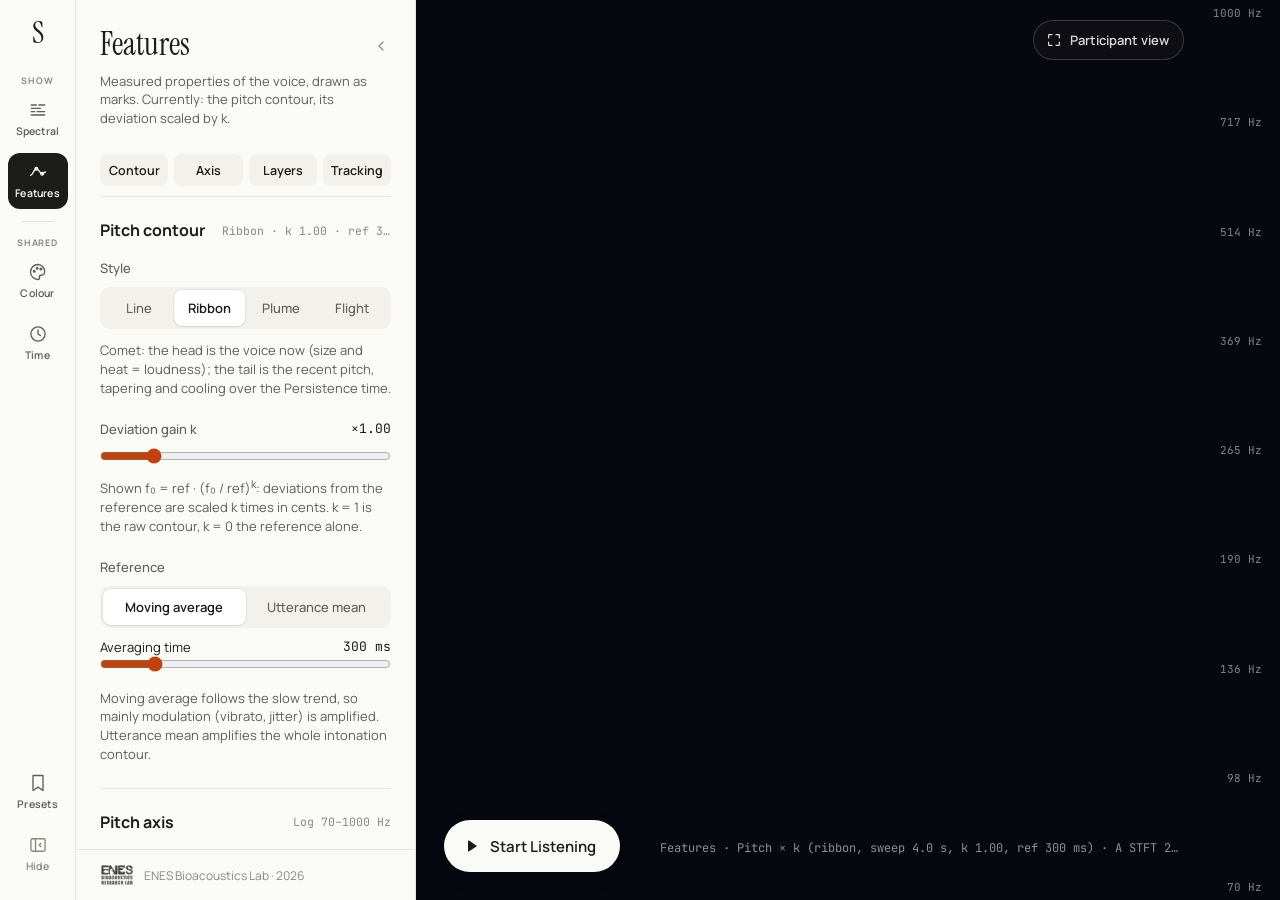
==== commit 95ab979c: "Frequency-axis scales, Spectral/Features rail, pitch contour styles, diffusion bridge + local backen" ====
--- a/index.html
+++ b/index.html
@@ -6,7 +6,7 @@
     <title>Seeing Sound</title>
     <link rel="preconnect" href="https://fonts.googleapis.com">
     <link rel="stylesheet" href="https://fonts.googleapis.com/css2?family=Instrument+Serif&family=Manrope:wght@400;500;600;700&family=JetBrains+Mono:wght@400;500&display=swap">
-    <link rel="stylesheet" href="static/css/styles.css?v=20261110a">
+    <link rel="stylesheet" href="static/css/styles.css?v=20261012c">
     <script>
         // Phones: size the app to the area actually visible between the browser's
         // bars (100vh / 100dvh are not reliable there, e.g. Chrome on iOS).
@@ -161,24 +161,26 @@
                 <div class="method-params" data-method="stft">
                     <span class="sub-head">STFT settings</span>
                     <div class="field">
-                        <div class="field-row"><label for="windowMs" class="field-label">Window length</label><span class="mono" id="windowMsValue">46 ms</span></div>
-                        <input type="range" id="windowMs" min="0" max="1000" step="1" value="806" class="slider" aria-describedby="windowMsHint">
-                        <div class="field-row"><span class="field-sublabel">← Pulses · formants</span><span class="field-sublabel">Harmonics →</span></div>
-                        <div class="chip-row">
-                            <button type="button" class="chip window-chip" data-window-ms="5">Wideband 5 ms</button>
-                            <button type="button" class="chip window-chip" data-window-ms="15">Balanced 15 ms</button>
-                            <button type="button" class="chip window-chip" data-window-ms="40">Narrowband 40 ms</button>
+                        <span class="field-label">FFT size</span>
+                        <div class="segmented-control" style="--sc-count: 3">
+                            <input type="radio" name="fft-radio" id="fft-low" value="1024">
+                            <label for="fft-low">1024</label>
+                            <input type="radio" name="fft-radio" id="fft-medium" value="2048" checked>
+                            <label for="fft-medium">2048</label>
+                            <input type="radio" name="fft-radio" id="fft-high" value="4096">
+                            <label for="fft-high">4096</label>
+                            <span class="selection-indicator"></span>
                         </div>
-                        <p class="panel-hint" id="windowMsHint">Short windows follow each glottal pulse and show formants as broad bands; long windows resolve the individual harmonics but blur fast changes. The bandwidth shown is how close two frequencies can be and still separate. The pitch tracker has its own fixed window.</p>
-                    </div>
-                    <div class="field">
-                        <span class="field-label">Window shape</span>
+                        <p class="panel-hint">Larger = finer frequency detail, slower response. Also the pitch tracker’s window: 2048 reaches f₀ ≈ 50 Hz, 1024 only ≈ 95 Hz.</p>
+                    </div>
+                    <div class="field is-planned" title="Planned">
+                        <span class="field-label">Window <em>planned</em></span>
                         <div class="segmented-control" style="--sc-count: 3">
                             <input type="radio" name="window-radio" id="win-blackman" value="blackman" checked>
                             <label for="win-blackman">Blackman</label>
-                            <input type="radio" name="window-radio" id="win-hann" value="hann">
+                            <input type="radio" name="window-radio" id="win-hann" value="hann" disabled>
                             <label for="win-hann">Hann</label>
-                            <input type="radio" name="window-radio" id="win-gauss" value="gauss">
+                            <input type="radio" name="window-radio" id="win-gauss" value="gauss" disabled>
                             <label for="win-gauss">Gauss</label>
                             <span class="selection-indicator"></span>
                         </div>
@@ -540,21 +542,20 @@
     </main>
 </div>
 
-    <script src="static/js/config.js?v=20261110a"></script>
-    <script src="static/js/audio/stft.js?v=20261110a"></script>
-    <script src="static/js/gl/glsl.js?v=20261110a"></script>
-    <script src="static/js/gl/mat4.js?v=20261110a"></script>
-    <script src="static/js/core.js?v=20261110a"></script>
-    <script src="static/js/analysis/representations.js?v=20261110a"></script>
-    <script src="static/js/render/spectrogram2d.js?v=20261110a"></script>
-    <script src="static/js/render/spectrogram3d.js?v=20261110a"></script>
-    <script src="static/js/audio/pitch.js?v=20261110a"></script>
-    <script src="static/js/render/pitchContour.js?v=20261110a"></script>
-    <script src="static/js/ui/notify.js?v=20261110a"></script>
-    <script src="static/js/ui/controls.js?v=20261110a"></script>
-    <script src="static/js/ui/layout.js?v=20261110a"></script>
-    <script src="static/js/ui/presets.js?v=20261110a"></script>
-    <script src="static/js/main.js?v=20261110a"></script>
+    <script src="static/js/config.js?v=20261012c"></script>
+    <script src="static/js/gl/glsl.js?v=20261012c"></script>
+    <script src="static/js/gl/mat4.js?v=20261012c"></script>
+    <script src="static/js/core.js?v=20261012c"></script>
+    <script src="static/js/analysis/representations.js?v=20261012c"></script>
+    <script src="static/js/render/spectrogram2d.js?v=20261012c"></script>
+    <script src="static/js/render/spectrogram3d.js?v=20261012c"></script>
+    <script src="static/js/audio/pitch.js?v=20261012c"></script>
+    <script src="static/js/render/pitchContour.js?v=20261012c"></script>
+    <script src="static/js/ui/notify.js?v=20261012c"></script>
+    <script src="static/js/ui/controls.js?v=20261012c"></script>
+    <script src="static/js/ui/layout.js?v=20261012c"></script>
+    <script src="static/js/ui/presets.js?v=20261012c"></script>
+    <script src="static/js/main.js?v=20261012c"></script>
     <script src="static/js/diffusion/bridge.js?v=20261020a"></script>
 </body>
 </html>
--- a/static/css/styles.css
+++ b/static/css/styles.css
@@ -22,7 +22,7 @@
     --font-mono: 'JetBrains Mono', ui-monospace, 'SF Mono', Menlo, monospace;
 
     --rail-w: 76px;
-    --panel-w: 320px;
+    --panel-w: 340px;
     --radius: 10px;
     --ease: cubic-bezier(.2, .7, .2, 1);
 }
@@ -762,7 +762,7 @@
 /* ── Small screens: panel overlays the stage ───────────────────────────── */
 
 @media (max-width: 760px) {
-    :root { --rail-w: 64px; --panel-w: min(320px, calc(100vw - 64px)); }
+    :root { --rail-w: 64px; --panel-w: min(340px, calc(100vw - 64px)); }
     .rail-btn { width: 52px; }
     .panel {
         position: absolute;
@@ -773,3 +773,154 @@
     }
     .status-strip { display: none; }
 }
+
+/* ── Spectral / Features panels (rail "Show" group, A·B·C sections) ─────── */
+
+.rail-group {
+    font-size: 9px;
+    font-weight: 700;
+    letter-spacing: .1em;
+    text-transform: uppercase;
+    color: var(--ink-3);
+    margin: 2px 0 -2px;
+    user-select: none;
+}
+/* The mapping on stage keeps a mark on its rail button while another panel is open */
+.rail-mapping { position: relative; }
+.rail-mapping.is-current:not(.is-active)::after {
+    content: '';
+    position: absolute;
+    top: 8px; right: 9px;
+    width: 6px; height: 6px;
+    border-radius: 50%;
+    background: var(--accent);
+}
+
+/* Sticky jump bar: one tap to a section; the panel stays flat (no accordions) */
+.jump-bar {
+    position: sticky;
+    top: -28px;                       /* = .panel-section padding-top */
+    z-index: 3;
+    display: flex;
+    gap: 6px;
+    margin: -8px 0 -24px;
+    padding: 10px 0;
+    background: var(--paper);
+}
+.jump-bar button {
+    flex: 1 1 0;
+    min-width: 0;
+    height: 32px;
+    padding: 0 4px;
+    border: none;
+    border-radius: 8px;
+    background: var(--paper-2);
+    font-size: 12.5px;
+    font-weight: 600;
+    white-space: nowrap;
+}
+.jump-bar button:hover { background: var(--line); }
+.jump-bar b { font-family: var(--font-mono); font-weight: 500; color: var(--accent); margin-right: 3px; }
+
+.sec {
+    display: flex;
+    flex-direction: column;
+    gap: 22px;
+    padding-top: 22px;
+    border-top: 1px solid var(--line);
+    scroll-margin-top: 30px;          /* clear of the sticky jump bar */
+}
+.sec-head { display: flex; align-items: center; gap: 10px; margin-bottom: -4px; }
+.sec-badge {
+    flex: 0 0 auto;
+    min-width: 24px; height: 24px;
+    padding: 0 5px;
+    border-radius: 6px;
+    background: var(--accent);
+    color: #fff;
+    font-family: var(--font-mono);
+    font-size: 12.5px;
+    display: flex; align-items: center; justify-content: center;
+}
+.sec-badge-ink { background: var(--ink); }
+.sec-title { font-size: 16px; font-weight: 700; flex: 1; }
+.sec-summary {
+    font-size: 11.5px;
+    color: var(--ink-3);
+    white-space: nowrap;
+    overflow: hidden;
+    text-overflow: ellipsis;
+    max-width: 58%;
+}
+
+/* A · method tiles */
+.method-grid { display: grid; grid-template-columns: repeat(2, minmax(0, 1fr)); gap: 8px; }
+.method-tile {
+    position: relative;
+    min-height: 74px;
+    padding: 10px 10px 9px;
+    border: 1px solid var(--line);
+    border-radius: var(--radius);
+    background: var(--paper);
+    display: flex;
+    flex-direction: column;
+    align-items: flex-start;
+    gap: 5px;
+    cursor: pointer;
+    transition: border-color .15s, background .15s;
+}
+.method-tile input { position: absolute; opacity: 0; pointer-events: none; }
+.method-tile svg { width: 18px; height: 18px; fill: none; stroke: var(--ink-2); stroke-width: 1.6; stroke-linecap: round; stroke-linejoin: round; }
+.method-name { font-size: 13px; font-weight: 600; line-height: 1.15; }
+.method-tag { font-size: 10.5px; color: var(--ink-3); }
+.method-tile:hover { border-color: var(--line-2); }
+.method-tile:has(input:checked) { border: 1.5px solid var(--accent); background: var(--accent-soft); }
+.method-tile:has(input:checked) svg { stroke: var(--accent); }
+.method-tile:has(input:focus-visible) { outline: 2px solid var(--accent); outline-offset: 2px; }
+.method-tile.is-planned { cursor: not-allowed; background: var(--paper-2); border-style: dashed; }
+.method-tile.is-planned .method-name, .method-tile.is-planned svg { opacity: .45; }
+.method-tile.is-planned:hover { border-color: var(--line); }
+
+.method-params {
+    display: flex;
+    flex-direction: column;
+    gap: 20px;
+    padding: 16px;
+    border-radius: var(--radius);
+    background: #F5F4EF;
+}
+.method-params .sub-head { margin-bottom: -6px; }
+
+/* Not implemented yet: visible, inert */
+.field.is-planned > *:not(.field-label) { opacity: .5; }
+.field-label em, .sub-head em {
+    font-style: normal;
+    font-size: 10px;
+    font-weight: 700;
+    letter-spacing: .06em;
+    text-transform: uppercase;
+    color: var(--ink-3);
+    margin-left: 6px;
+}
+.segmented-control input:disabled + label { color: var(--ink-3); opacity: .55; cursor: not-allowed; }
+
+/* A row that jumps to another panel */
+.link-row {
+    display: flex;
+    align-items: center;
+    gap: 12px;
+    min-height: 46px;
+    padding: 10px 14px;
+    border: 1px solid var(--line);
+    border-radius: var(--radius);
+    background: #fff;
+    text-align: left;
+    font-size: 13px;
+    color: var(--ink-2);
+    line-height: 1.4;
+}
+.link-row:hover { border-color: var(--line-2); }
+.link-row-text { flex: 1; min-width: 0; }
+.link-row-text b { color: var(--ink); font-weight: 600; }
+.link-row-go { font-size: 12px; font-weight: 600; color: var(--accent); white-space: nowrap; }
+.link-row .swatch { flex: 0 0 auto; width: 56px; }
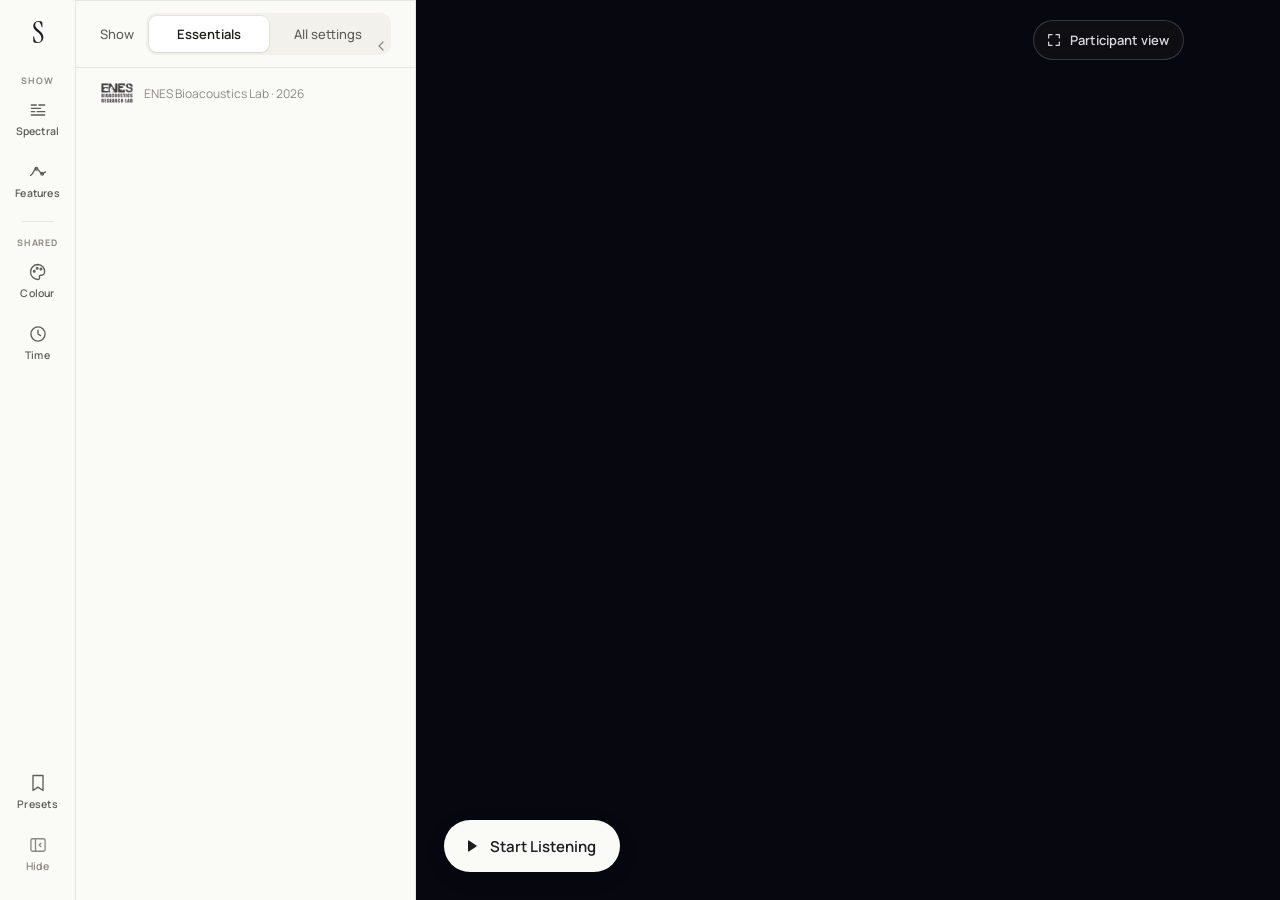
==== commit f87ea53e: "Panel: Spectral organised by Detail / Range / Visibility; Essentials vs All Spectral sections now an" ====
--- a/index.html
+++ b/index.html
@@ -6,7 +6,7 @@
     <title>Seeing Sound</title>
     <link rel="preconnect" href="https://fonts.googleapis.com">
     <link rel="stylesheet" href="https://fonts.googleapis.com/css2?family=Instrument+Serif&family=Manrope:wght@400;500;600;700&family=JetBrains+Mono:wght@400;500&display=swap">
-    <link rel="stylesheet" href="static/css/styles.css?v=20261012c">
+    <link rel="stylesheet" href="static/css/styles.css?v=20261110b">
     <script>
         // Phones: size the app to the area actually visible between the browser's
         // bars (100vh / 100dvh are not reliable there, e.g. Chrome on iOS).
@@ -57,15 +57,15 @@
     </nav>
 
     <!-- ── Settings panel: exactly one section visible at a time ────────── -->
-    <aside class="panel" id="settingsPanel">
+    <aside class="panel is-essentials" id="settingsPanel">
         <button class="panel-collapse" id="panelCollapseBtn" aria-label="Close panel" title="Close panel">
             <svg viewBox="0 0 24 24"><path d="M15 6l-6 6 6 6"/></svg>
         </button>
 
-        <!-- ═════ Spectral: A analysis → B axis → C level ═════ -->
+        <!-- ═════ Spectral: 1 detail → 2 range → 3 visibility ═════ -->
         <section class="panel-section" data-section="spectral">
             <h2>Spectral</h2>
-            <p class="panel-hint">The whole time–frequency image. Set it up top to bottom: how energy is computed (A), where it sits (B), how bright it is (C).</p>
+            <p class="panel-hint">The whole time–frequency image, set by three questions: what detail it can show, which part of the sound it covers, and how much of it shows up.</p>
             <div class="field">
                 <span class="field-label">View</span>
                 <div class="segmented-control" style="--sc-count: 2">
@@ -79,9 +79,9 @@
 
             <nav class="jump-bar" aria-label="Jump to">
                 <button type="button" data-jump="sec3d" data-applies="spec3d"><b>3D</b> View</button>
-                <button type="button" data-jump="secA"><b>A</b> Analysis</button>
-                <button type="button" data-jump="secB"><b>B</b> Axis</button>
-                <button type="button" data-jump="secC"><b>C</b> Level</button>
+                <button type="button" data-jump="secDetail"><b>1</b> Detail</button>
+                <button type="button" data-jump="secRange"><b>2</b> Range</button>
+                <button type="button" data-jump="secVis"><b>3</b> Visibility</button>
             </nav>
 
             <section class="sec" id="sec3d" data-applies="spec3d">
@@ -121,88 +121,108 @@
                 </label>
             </section>
 
-            <!-- A · Analysis -->
-            <section class="sec" id="secA">
-                <div class="sec-head"><span class="sec-badge" aria-hidden="true">A</span><span class="sec-title">Analysis</span><span class="sec-summary mono" data-summary="analysis"></span></div>
-                <div class="method-grid" role="radiogroup" aria-label="Analysis method">
-                    <label class="method-tile">
-                        <input type="radio" name="analysis-radio" value="stft" checked>
-                        <svg viewBox="0 0 24 24"><path d="M3 7h18M3 12h18M3 17h18"/></svg>
-                        <span class="method-name">STFT</span><span class="method-tag mono">Hz</span>
-                    </label>
-                    <label class="method-tile is-planned" title="Planned">
-                        <input type="radio" name="analysis-radio" value="reassigned" disabled>
-                        <svg viewBox="0 0 24 24"><path d="M3 8c4-2 8 2 12 0s4-1 6-1M3 13c4-2 8 2 12 0s4-1 6-1M3 18c4-2 8 2 12 0s4-1 6-1"/></svg>
-                        <span class="method-name">Reassigned</span><span class="method-tag mono">planned</span>
-                    </label>
-                    <label class="method-tile is-planned" title="Planned">
-                        <input type="radio" name="analysis-radio" value="cqt" disabled>
-                        <svg viewBox="0 0 24 24"><path d="M3 20h18M3 14h18M3 10h18M3 7.5h18M3 5.8h18"/></svg>
-                        <span class="method-name">CQT / Wavelet</span><span class="method-tag mono">planned</span>
-                    </label>
-                    <label class="method-tile is-planned" title="Planned">
-                        <input type="radio" name="analysis-radio" value="cochlea" disabled>
-                        <svg viewBox="0 0 24 24"><path d="M12 12a2 2 0 1 1 2 2 4 4 0 1 1-4-4 6 6 0 1 1 6 6"/></svg>
-                        <span class="method-name">Cochleagram</span><span class="method-tag mono">planned</span>
-                    </label>
-                    <label class="method-tile is-planned" title="Planned · researcher">
-                        <input type="radio" name="analysis-radio" value="correlo" disabled>
-                        <svg viewBox="0 0 24 24"><path d="M5 20V4M11 20V9M17 20V13"/></svg>
-                        <span class="method-name">Correlogram</span><span class="method-tag mono">planned</span>
-                    </label>
-                    <label class="method-tile is-planned" title="Planned · researcher">
-                        <input type="radio" name="analysis-radio" value="cepstro" disabled>
-                        <svg viewBox="0 0 24 24"><path d="M3 17c3 0 4-10 6-10s3 10 6 10 4-4 6-4"/></svg>
-                        <span class="method-name">Cepstrogram</span><span class="method-tag mono">planned</span>
-                    </label>
-                </div>
-                <p class="panel-hint" id="analysisHint"></p>
-
-                <div class="method-params" data-method="stft">
-                    <span class="sub-head">STFT settings</span>
-                    <div class="field">
-                        <span class="field-label">FFT size</span>
-                        <div class="segmented-control" style="--sc-count: 3">
-                            <input type="radio" name="fft-radio" id="fft-low" value="1024">
-                            <label for="fft-low">1024</label>
-                            <input type="radio" name="fft-radio" id="fft-medium" value="2048" checked>
-                            <label for="fft-medium">2048</label>
-                            <input type="radio" name="fft-radio" id="fft-high" value="4096">
-                            <label for="fft-high">4096</label>
-                            <span class="selection-indicator"></span>
-                        </div>
-                        <p class="panel-hint">Larger = finer frequency detail, slower response. Also the pitch tracker’s window: 2048 reaches f₀ ≈ 50 Hz, 1024 only ≈ 95 Hz.</p>
-                    </div>
-                    <div class="field is-planned" title="Planned">
-                        <span class="field-label">Window <em>planned</em></span>
-                        <div class="segmented-control" style="--sc-count: 3">
-                            <input type="radio" name="window-radio" id="win-blackman" value="blackman" checked>
-                            <label for="win-blackman">Blackman</label>
-                            <input type="radio" name="window-radio" id="win-hann" value="hann" disabled>
-                            <label for="win-hann">Hann</label>
-                            <input type="radio" name="window-radio" id="win-gauss" value="gauss" disabled>
-                            <label for="win-gauss">Gauss</label>
-                            <span class="selection-indicator"></span>
-                        </div>
-                    </div>
-                    <div class="field is-planned" title="Planned">
-                        <span class="field-label">Cepstral lifter <em>planned</em></span>
-                        <div class="segmented-control" style="--sc-count: 3">
-                            <input type="radio" name="lifter-radio" id="lifter-off" value="off" checked>
-                            <label for="lifter-off">Off</label>
-                            <input type="radio" name="lifter-radio" id="lifter-env" value="envelope" disabled>
-                            <label for="lifter-env">Envelope</label>
-                            <input type="radio" name="lifter-radio" id="lifter-harm" value="harmonics" disabled>
-                            <label for="lifter-harm">Harmonics</label>
-                            <span class="selection-indicator"></span>
-                        </div>
-                    </div>
-                </div>
-            </section>
-
-            <!-- B · Frequency axis -->
-            <section class="sec" id="secB">
-                <div class="sec-head"><span class="sec-badge" aria-hidden="true">B</span><span class="sec-title">Frequency axis</span><span class="sec-summary mono" data-summary="freq"></span></div>
+            <!-- 1 · Detail: what the image can resolve (stage A, analysis) -->
+            <section class="sec" id="secDetail">
+                <div class="sec-head"><span class="sec-badge" aria-hidden="true">1</span><span class="sec-title">Detail</span><span class="sec-summary mono" data-summary="analysis"></span></div>
+                <div class="field">
+                    <div class="field-row"><label for="windowMs" class="field-label">Window length</label><span class="mono" id="windowMsValue">46 ms</span></div>
+                    <input type="range" id="windowMs" min="0" max="1000" step="1" value="806" class="slider" aria-describedby="windowMsHint">
+                    <div class="slider-ends"><span>← Pulses · formants</span><span>Harmonics →</span></div>
+                    <div class="chip-row">
+                        <button type="button" class="chip window-chip" data-window-ms="5">Wideband 5 ms</button>
+                        <button type="button" class="chip window-chip" data-window-ms="15">Balanced 15 ms</button>
+                        <button type="button" class="chip window-chip" data-window-ms="40">Narrowband 40 ms</button>
+                    </div>
+                    <p class="panel-hint" id="windowMsHint">Short windows follow each glottal pulse and show formants as broad bands; long windows resolve the individual harmonics but blur fast changes. The Hz figure is how close two frequencies can be and still separate.</p>
+                </div>
+                <div class="field" data-level="advanced">
+                    <span class="field-label">Window shape</span>
+                    <div class="segmented-control" style="--sc-count: 3">
+                        <input type="radio" name="window-radio" id="win-blackman" value="blackman" checked>
+                        <label for="win-blackman">Blackman</label>
+                        <input type="radio" name="window-radio" id="win-hann" value="hann">
+                        <label for="win-hann">Hann</label>
+                        <input type="radio" name="window-radio" id="win-gauss" value="gauss">
+                        <label for="win-gauss">Gauss</label>
+                        <span class="selection-indicator"></span>
+                    </div>
+                </div>
+                <div class="field" data-level="advanced">
+                    <span class="field-label">Analysis method</span>
+                    <div class="method-grid" role="radiogroup" aria-label="Analysis method">
+                        <label class="method-tile">
+                            <input type="radio" name="analysis-radio" value="stft" checked>
+                            <svg viewBox="0 0 24 24"><path d="M3 7h18M3 12h18M3 17h18"/></svg>
+                            <span class="method-name">STFT</span><span class="method-tag mono">Hz</span>
+                        </label>
+                        <label class="method-tile is-planned" title="Planned">
+                            <input type="radio" name="analysis-radio" value="reassigned" disabled>
+                            <svg viewBox="0 0 24 24"><path d="M3 8c4-2 8 2 12 0s4-1 6-1M3 13c4-2 8 2 12 0s4-1 6-1M3 18c4-2 8 2 12 0s4-1 6-1"/></svg>
+                            <span class="method-name">Reassigned</span><span class="method-tag mono">planned</span>
+                        </label>
+                        <label class="method-tile is-planned" title="Planned">
+                            <input type="radio" name="analysis-radio" value="cqt" disabled>
+                            <svg viewBox="0 0 24 24"><path d="M3 20h18M3 14h18M3 10h18M3 7.5h18M3 5.8h18"/></svg>
+                            <span class="method-name">CQT / Wavelet</span><span class="method-tag mono">planned</span>
+                        </label>
+                        <label class="method-tile is-planned" title="Planned">
+                            <input type="radio" name="analysis-radio" value="cochlea" disabled>
+                            <svg viewBox="0 0 24 24"><path d="M12 12a2 2 0 1 1 2 2 4 4 0 1 1-4-4 6 6 0 1 1 6 6"/></svg>
+                            <span class="method-name">Cochleagram</span><span class="method-tag mono">planned</span>
+                        </label>
+                        <label class="method-tile is-planned" title="Planned · researcher">
+                            <input type="radio" name="analysis-radio" value="correlo" disabled>
+                            <svg viewBox="0 0 24 24"><path d="M5 20V4M11 20V9M17 20V13"/></svg>
+                            <span class="method-name">Correlogram</span><span class="method-tag mono">planned</span>
+                        </label>
+                        <label class="method-tile is-planned" title="Planned · researcher">
+                            <input type="radio" name="analysis-radio" value="cepstro" disabled>
+                            <svg viewBox="0 0 24 24"><path d="M3 17c3 0 4-10 6-10s3 10 6 10 4-4 6-4"/></svg>
+                            <span class="method-name">Cepstrogram</span><span class="method-tag mono">planned</span>
+                        </label>
+                    </div>
+    <p class="panel-hint" id="analysisHint"></p>
+                </div>
+                <div class="field is-planned" title="Planned" data-level="advanced">
+                    <span class="field-label">Cepstral lifter <em>planned</em></span>
+                    <div class="segmented-control" style="--sc-count: 3">
+                        <input type="radio" name="lifter-radio" id="lifter-off" value="off" checked>
+                        <label for="lifter-off">Off</label>
+                        <input type="radio" name="lifter-radio" id="lifter-env" value="envelope" disabled>
+                        <label for="lifter-env">Envelope</label>
+                        <input type="radio" name="lifter-radio" id="lifter-harm" value="harmonics" disabled>
+                        <label for="lifter-harm">Harmonics</label>
+                        <span class="selection-indicator"></span>
+                    </div>
+                </div>
+            </section>
+
+            <!-- 2 · Range: which part of the sound (stage B, axis) -->
+            <section class="sec" id="secRange">
+                <div class="sec-head"><span class="sec-badge" aria-hidden="true">2</span><span class="sec-title">Range</span><span class="sec-summary mono" data-summary="freq"></span></div>
+                <div class="field">
+                    <span class="field-label">Quick ranges</span>
+                    <div class="chip-row">
+                        <button class="preset-btn chip" data-preset="default">Speech 0–4 kHz</button>
+                        <button class="preset-btn chip" data-preset="music">Music 20–20 kHz</button>
+                    </div>
+                </div>
+                <div class="field">
+                    <div class="field-row">
+                        <span class="field-label">Frequencies shown</span>
+                        <span class="mono"><span id="minFreqLabel">0 Hz</span> – <span id="maxFreqLabel">4000 Hz</span></span>
+                    </div>
+                    <div class="dual-slider">
+                        <div class="slider-track"></div>
+                        <div class="slider-range"></div>
+                        <input type="range" id="minFreq" min="0" max="1000" value="0" class="range-slider-input" aria-label="Minimum frequency">
+                        <input type="range" id="maxFreq" min="0" max="1000" value="1000" class="range-slider-input" aria-label="Maximum frequency">
+                    </div>
+                    <div class="field-row" data-level="advanced">
+                        <label for="maxFreqInput" class="field-sublabel">Slider reaches up to</label>
+                        <span class="number-input"><input type="number" id="maxFreqInput" min="0" max="22050" value="4000"><span>Hz</span></span>
+                    </div>
+                </div>
                 <div class="field">
                     <span class="field-label">Scale</span>
                     <div class="segmented-control" style="--sc-count: 5">
@@ -220,35 +240,32 @@
                     </div>
                     <p class="panel-hint" id="scaleHint"></p>
                 </div>
-                <div class="field">
-                    <div class="field-row">
-                        <span class="field-label">Range</span>
-                        <span class="mono"><span id="minFreqLabel">0 Hz</span> – <span id="maxFreqLabel">4000 Hz</span></span>
-                    </div>
-                    <div class="dual-slider">
-                        <div class="slider-track"></div>
-                        <div class="slider-range"></div>
-                        <input type="range" id="minFreq" min="0" max="1000" value="0" class="range-slider-input" aria-label="Minimum frequency">
-                        <input type="range" id="maxFreq" min="0" max="1000" value="1000" class="range-slider-input" aria-label="Maximum frequency">
-                    </div>
-                    <div class="field-row">
-                        <label for="maxFreqInput" class="field-label">Slider ceiling</label>
-                        <span class="number-input"><input type="number" id="maxFreqInput" min="0" max="22050" value="4000"><span>Hz</span></span>
-                    </div>
-                </div>
-                <div class="field">
-                    <span class="field-label">Quick ranges</span>
-                    <div class="chip-row">
-                        <button class="preset-btn chip" data-preset="default">Speech 0–4 kHz</button>
-                        <button class="preset-btn chip" data-preset="music">Music 20–20 kHz</button>
-                    </div>
-                </div>
-            </section>
-
-            <!-- C · Level -->
-            <section class="sec" id="secC">
-                <div class="sec-head"><span class="sec-badge" aria-hidden="true">C</span><span class="sec-title">Level</span><span class="sec-summary mono" data-summary="level"></span></div>
-                <div class="field">
+            </section>
+
+            <!-- 3 · Visibility: how much shows up (stage C, level) -->
+            <section class="sec" id="secVis">
+                <div class="sec-head"><span class="sec-badge" aria-hidden="true">3</span><span class="sec-title">Visibility</span><span class="sec-summary mono" data-summary="level"></span></div>
+                <div class="field">
+                    <div class="field-row"><label for="sensitivity" class="field-label">Sensitivity</label><span class="mono" id="sensitivityValue">ceiling −30 dB</span></div>
+                    <input type="range" id="sensitivity" min="0" max="70" step="1" value="30" class="slider">
+                    <div class="slider-ends"><span>← Loud sounds only</span><span>Quiet sounds too →</span></div>
+                    <p class="panel-hint">Slides the whole visible window of levels. Turn it down if harmonics turn into flat solid blocks.</p>
+                </div>
+                <div class="field">
+                    <div class="field-row"><label for="contrast" class="field-label">Contrast</label><span class="mono" id="contrastValue">70 dB shown</span></div>
+                    <input type="range" id="contrast" min="10" max="100" step="1" value="40" class="slider">
+                    <div class="slider-ends"><span>← Soft · faint detail</span><span>Hard · peaks only →</span></div>
+                    <div class="field-row"><span class="field-sublabel">Clipped now</span><span class="mono" id="clipReadout">—</span></div>
+                </div>
+                <div class="field" data-level="advanced">
+                    <span class="field-label">Exact level window (dB)</span>
+                    <div class="field-row"><label for="maxDb" class="field-sublabel">Ceiling — louder is clipped</label><span class="mono" id="maxDbValue">−30 dB</span></div>
+                    <input type="range" id="maxDb" min="-70" max="0" step="1" value="-30" class="slider">
+                    <div class="field-row"><label for="minDb" class="field-sublabel">Floor — quieter is blank</label><span class="mono" id="minDbValue">−100 dB</span></div>
+                    <input type="range" id="minDb" min="-170" max="-10" step="1" value="-100" class="slider">
+                    <p class="panel-hint">Sensitivity moves both together; Contrast is the gap between them.</p>
+                </div>
+                <div class="field" data-level="advanced">
                     <span class="field-label">Compression</span>
                     <div class="segmented-control" style="--sc-count: 3">
                         <input type="radio" name="levelmode-radio" id="level-db" value="db" checked>
@@ -261,23 +278,10 @@
                     </div>
                     <p class="panel-hint">Power ^⅓ (loudness-like) and linear are planned; they need the float spectrum the cochleagram step introduces.</p>
                 </div>
-                <div class="field">
-                    <span class="field-label">Level range (dB)</span>
-                    <div class="field-row"><label for="maxDb" class="field-sublabel">Ceiling — louder is clipped</label><span class="mono" id="maxDbValue">−30 dB</span></div>
-                    <input type="range" id="maxDb" min="-70" max="0" step="1" value="-30" class="slider">
-                    <div class="field-row"><label for="minDb" class="field-sublabel">Floor — quieter is blank</label><span class="mono" id="minDbValue">−100 dB</span></div>
-                    <input type="range" id="minDb" min="-130" max="-40" step="1" value="-100" class="slider">
-                    <div class="field-row"><span class="field-sublabel">Clipped now</span><span class="mono" id="clipReadout">—</span></div>
-                    <p class="panel-hint">If clipping stays above ~1% while speaking, raise the ceiling: clipped harmonics render as flat solid blocks.</p>
-                </div>
-                <div class="field">
+                <div class="field" data-level="advanced">
                     <div class="field-row"><label for="noiseThreshold" class="field-label">Noise threshold</label><span class="mono" id="noiseThresholdValue">0%</span></div>
                     <input type="range" id="noiseThreshold" min="0" max="100" value="0" class="slider">
-                </div>
-                <div class="field">
-                    <div class="field-row"><label for="smoothingMs" class="field-label">Smoothing</label><span class="mono" id="smoothingMsValue">10 ms</span></div>
-                    <input type="range" id="smoothingMs" min="0" max="150" step="1" value="10" class="slider">
-                    <p class="panel-hint">Spectral time constant, independent of the screen refresh rate.</p>
+                    <p class="panel-hint">Blanks the weakest part of what remains after the floor. Mostly redundant with Contrast; kept for fine-tuning.</p>
                 </div>
                 <button type="button" class="link-row" data-goto-panel="colour">
                     <span class="link-row-text">Colormap · <b id="colormapLinkName">Viridis</b></span>
@@ -296,7 +300,7 @@
                 <button type="button" data-jump="fContour">Contour</button>
                 <button type="button" data-jump="fAxis">Axis</button>
                 <button type="button" data-jump="fLayers">Layers</button>
-                <button type="button" data-jump="fTrack">Tracking</button>
+                <button type="button" data-jump="fTrack" data-level="advanced">Tracking</button>
             </nav>
 
             <section class="sec" id="fContour">
@@ -361,7 +365,7 @@
                 <p class="panel-hint" id="pitchLayersHint" hidden>Free flight has no time axis, so there is no spectral image or raw f₀ under it.</p>
             </section>
 
-            <section class="sec" id="fTrack">
+            <section class="sec" id="fTrack" data-level="advanced">
                 <div class="sec-head"><span class="sec-title">Tracking</span><span class="sec-summary mono" data-summary="tracking"></span></div>
                 <div class="field">
                     <div class="field-row"><label for="pitchVoicingDb" class="field-sublabel">Voicing level</label><span class="mono" id="pitchVoicingDbValue">−55 dBFS</span></div>
@@ -414,10 +418,6 @@
                     <input type="checkbox" id="softEdgeCheck" checked>
                 </label>
             </div>
-            <div class="field" data-applies="spec2d">
-                <div class="field-row"><label for="boostIntensity" class="field-label">Onset flash</label><span class="mono" id="boostIntensityValue">2.5</span></div>
-                <input type="range" id="boostIntensity" min="0" max="5" step="0.1" value="2.5" class="slider">
-            </div>
         </section>
 
         <section class="panel-section" data-section="time">
@@ -477,6 +477,16 @@
                 <input type="range" id="trailLength" min="0" max="1" step="0.01" value="0.5" class="slider">
                 <p class="panel-hint">Time for the loudest recent sound to fade out. Every component loses level at the same rate, so quiet parts vanish first.</p>
             </div>
+            <div class="field" data-level="advanced">
+                <div class="field-row"><label for="smoothingMs" class="field-label">Smoothing</label><span class="mono" id="smoothingMsValue">10 ms</span></div>
+                <input type="range" id="smoothingMs" min="0" max="150" step="1" value="10" class="slider">
+                <p class="panel-hint">Averages each frequency over this time before drawing, so the image flickers less but reacts later. Independent of the screen refresh rate.</p>
+            </div>
+            <div class="field" data-applies="spec2d">
+                <div class="field-row"><label for="boostIntensity" class="field-label">Onset flash</label><span class="mono" id="boostIntensityValue">2.5</span></div>
+                <input type="range" id="boostIntensity" min="0" max="5" step="0.1" value="2.5" class="slider">
+                <p class="panel-hint">A brief highlight where new sound arrives.</p>
+            </div>
         </section>
 
         <section class="panel-section" data-section="presets">
@@ -495,6 +505,17 @@
             <div id="custom-presets-list" class="custom-presets-list"></div>
             <button id="export-presets-btn" class="btn btn-ghost">Export JSON</button>
         </section>
+
+        <div class="panel-mode">
+            <span class="field-label">Show</span>
+            <div class="segmented-control" style="--sc-count: 2">
+                <input type="radio" name="panelmode-radio" id="panelmode-essentials" value="essentials" checked>
+                <label for="panelmode-essentials">Essentials</label>
+                <input type="radio" name="panelmode-radio" id="panelmode-all" value="all">
+                <label for="panelmode-all">All settings</label>
+                <span class="selection-indicator"></span>
+            </div>
+        </div>
 
         <footer class="panel-footer">
             <img src="static/ENESlogo2024.png" alt="ENES" class="affiliation-logo">
@@ -542,20 +563,21 @@
     </main>
 </div>
 
-    <script src="static/js/config.js?v=20261012c"></script>
-    <script src="static/js/gl/glsl.js?v=20261012c"></script>
-    <script src="static/js/gl/mat4.js?v=20261012c"></script>
-    <script src="static/js/core.js?v=20261012c"></script>
-    <script src="static/js/analysis/representations.js?v=20261012c"></script>
-    <script src="static/js/render/spectrogram2d.js?v=20261012c"></script>
-    <script src="static/js/render/spectrogram3d.js?v=20261012c"></script>
-    <script src="static/js/audio/pitch.js?v=20261012c"></script>
-    <script src="static/js/render/pitchContour.js?v=20261012c"></script>
-    <script src="static/js/ui/notify.js?v=20261012c"></script>
-    <script src="static/js/ui/controls.js?v=20261012c"></script>
-    <script src="static/js/ui/layout.js?v=20261012c"></script>
-    <script src="static/js/ui/presets.js?v=20261012c"></script>
-    <script src="static/js/main.js?v=20261012c"></script>
+    <script src="static/js/config.js?v=20261110b"></script>
+    <script src="static/js/audio/stft.js?v=20261110b"></script>
+    <script src="static/js/gl/glsl.js?v=20261110b"></script>
+    <script src="static/js/gl/mat4.js?v=20261110b"></script>
+    <script src="static/js/core.js?v=20261110b"></script>
+    <script src="static/js/analysis/representations.js?v=20261110b"></script>
+    <script src="static/js/render/spectrogram2d.js?v=20261110b"></script>
+    <script src="static/js/render/spectrogram3d.js?v=20261110b"></script>
+    <script src="static/js/audio/pitch.js?v=20261110b"></script>
+    <script src="static/js/render/pitchContour.js?v=20261110b"></script>
+    <script src="static/js/ui/notify.js?v=20261110b"></script>
+    <script src="static/js/ui/controls.js?v=20261110b"></script>
+    <script src="static/js/ui/layout.js?v=20261110b"></script>
+    <script src="static/js/ui/presets.js?v=20261110b"></script>
+    <script src="static/js/main.js?v=20261110b"></script>
     <script src="static/js/diffusion/bridge.js?v=20261020a"></script>
 </body>
 </html>
--- a/static/css/styles.css
+++ b/static/css/styles.css
@@ -924,3 +924,28 @@
 .link-row-text b { color: var(--ink); font-weight: 600; }
 .link-row-go { font-size: 12px; font-weight: 600; color: var(--accent); white-space: nowrap; }
 .link-row .swatch { flex: 0 0 auto; width: 56px; }
+
+/* ── Essentials / All settings ─────────────────────────────────────────── */
+/* Researcher-only tuning carries data-level="advanced" and is hidden in Essentials. */
+.panel.is-essentials [data-level="advanced"] { display: none !important; }
+.panel-mode {
+    flex: 0 0 auto;
+    display: flex;
+    align-items: center;
+    gap: 12px;
+    padding: 12px 24px;
+    border-top: 1px solid var(--line);
+    background: var(--paper);
+}
+.panel-mode .field-label { white-space: nowrap; }
+.panel-mode .segmented-control { flex: 1 1 auto; }
+
+/* What the two ends of a perceptual slider do */
+.slider-ends {
+    display: flex;
+    justify-content: space-between;
+    gap: 8px;
+    margin-top: -4px;
+    font-size: 11.5px;
+    color: var(--ink-3);
+}
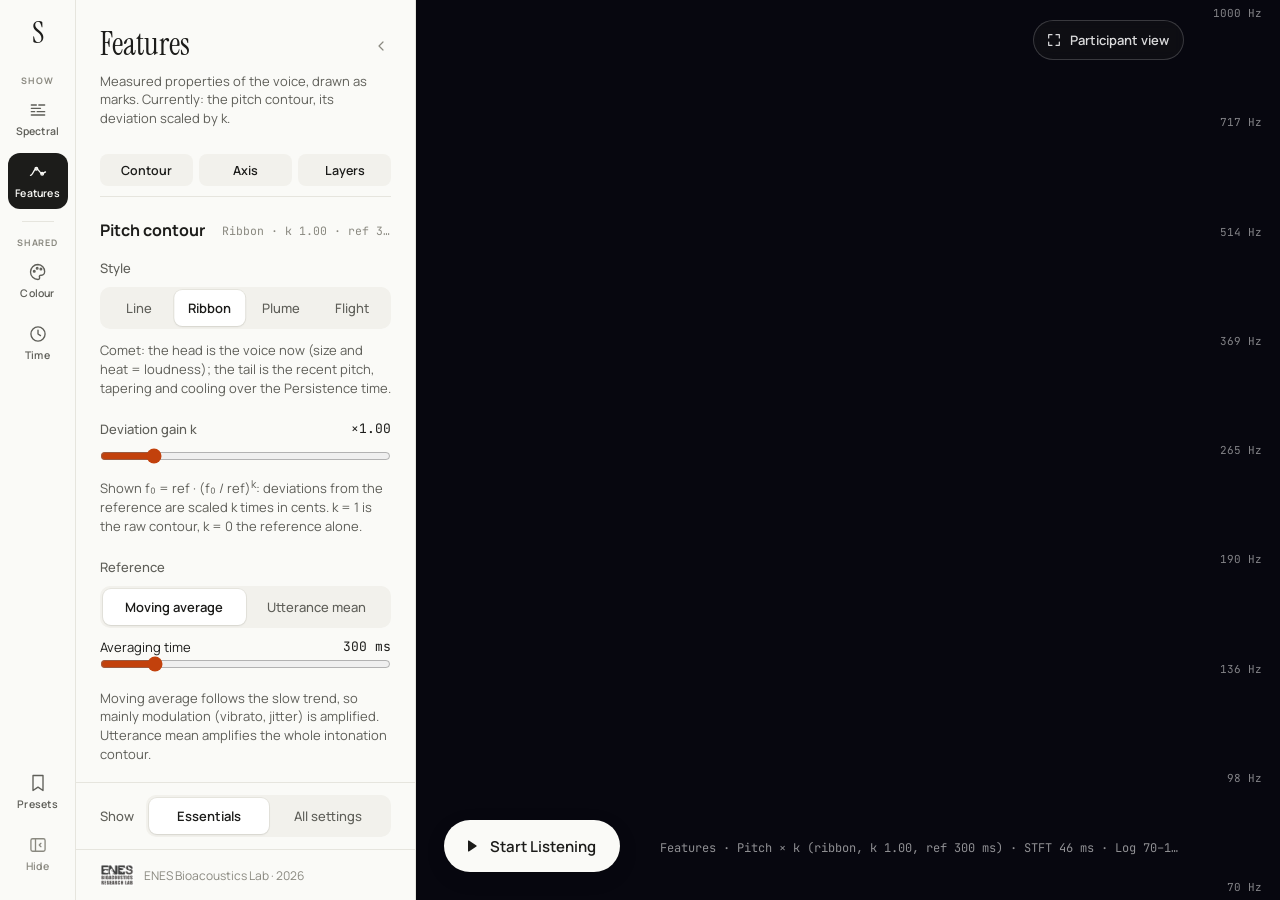
==== commit a57e68a3: "add mirror, radial spectro view" ====
--- a/index.html
+++ b/index.html
@@ -423,7 +423,22 @@
         <section class="panel-section" data-section="time">
             <h2>Time</h2>
             <p class="panel-hint">Shared by all mappings · showing for <b class="scope-name">2D spectrogram</b>.</p>
-            <div class="field" data-applies="pitch">
+            <div class="field" id="timeLayoutField">
+                <span class="field-label">Layout</span>
+                <div class="segmented-control" style="--sc-count: 4">
+                    <input type="radio" name="timelayout-radio" id="timelayout-edge" value="edge">
+                    <label for="timelayout-edge">Edge</label>
+                    <input type="radio" name="timelayout-radio" id="timelayout-mirror" value="mirror" checked>
+                    <label for="timelayout-mirror">Mirror</label>
+                    <input type="radio" name="timelayout-radio" id="timelayout-head" value="head">
+                    <label for="timelayout-head">Centre</label>
+                    <input type="radio" name="timelayout-radio" id="timelayout-radial" value="radial">
+                    <label for="timelayout-radial">Radial</label>
+                    <span class="selection-indicator"></span>
+                </div>
+                <p class="panel-hint" id="timeLayoutHint">Now is the vertical centre line; the same history flows out to both sides, symmetrically.</p>
+            </div>
+            <div class="field" id="timeModeField" data-applies="pitch">
                 <span class="field-label">Mode</span>
                 <div class="segmented-control" style="--sc-count: 2">
                     <input type="radio" name="timemode-radio" id="timemode-scroll" value="scroll">
@@ -451,7 +466,7 @@
                 </div>
                 <p class="panel-hint">How much space one second takes: across the screen in 2D and Pitch × k, in depth in 3D.</p>
             </div>
-            <div class="field" id="directionField" data-applies="spec2d pitch">
+            <div class="field" id="directionField" data-applies="spec2d spec3d pitch">
                 <span class="field-label">Direction</span>
                 <div class="segmented-control" style="--sc-count: 2">
                     <input type="radio" name="direction-radio" id="direction-left" value="left" checked>
--- a/static/css/styles.css
+++ b/static/css/styles.css
@@ -602,6 +602,8 @@
 .spectrogram-container[data-ground="white"] .frequency-scale,
 .spectrogram-container[data-ground="transparent"] .frequency-scale { color: var(--ink-3); }
 .spectrogram-container.view-3d .frequency-scale { display: none; }
+/* radial layout: frequency is an angle, so the vertical Hz labels do not apply */
+.spectrogram-container.layout-radial .frequency-scale { display: none; }
 
 /* Start / stop */
 .stage-controls {
